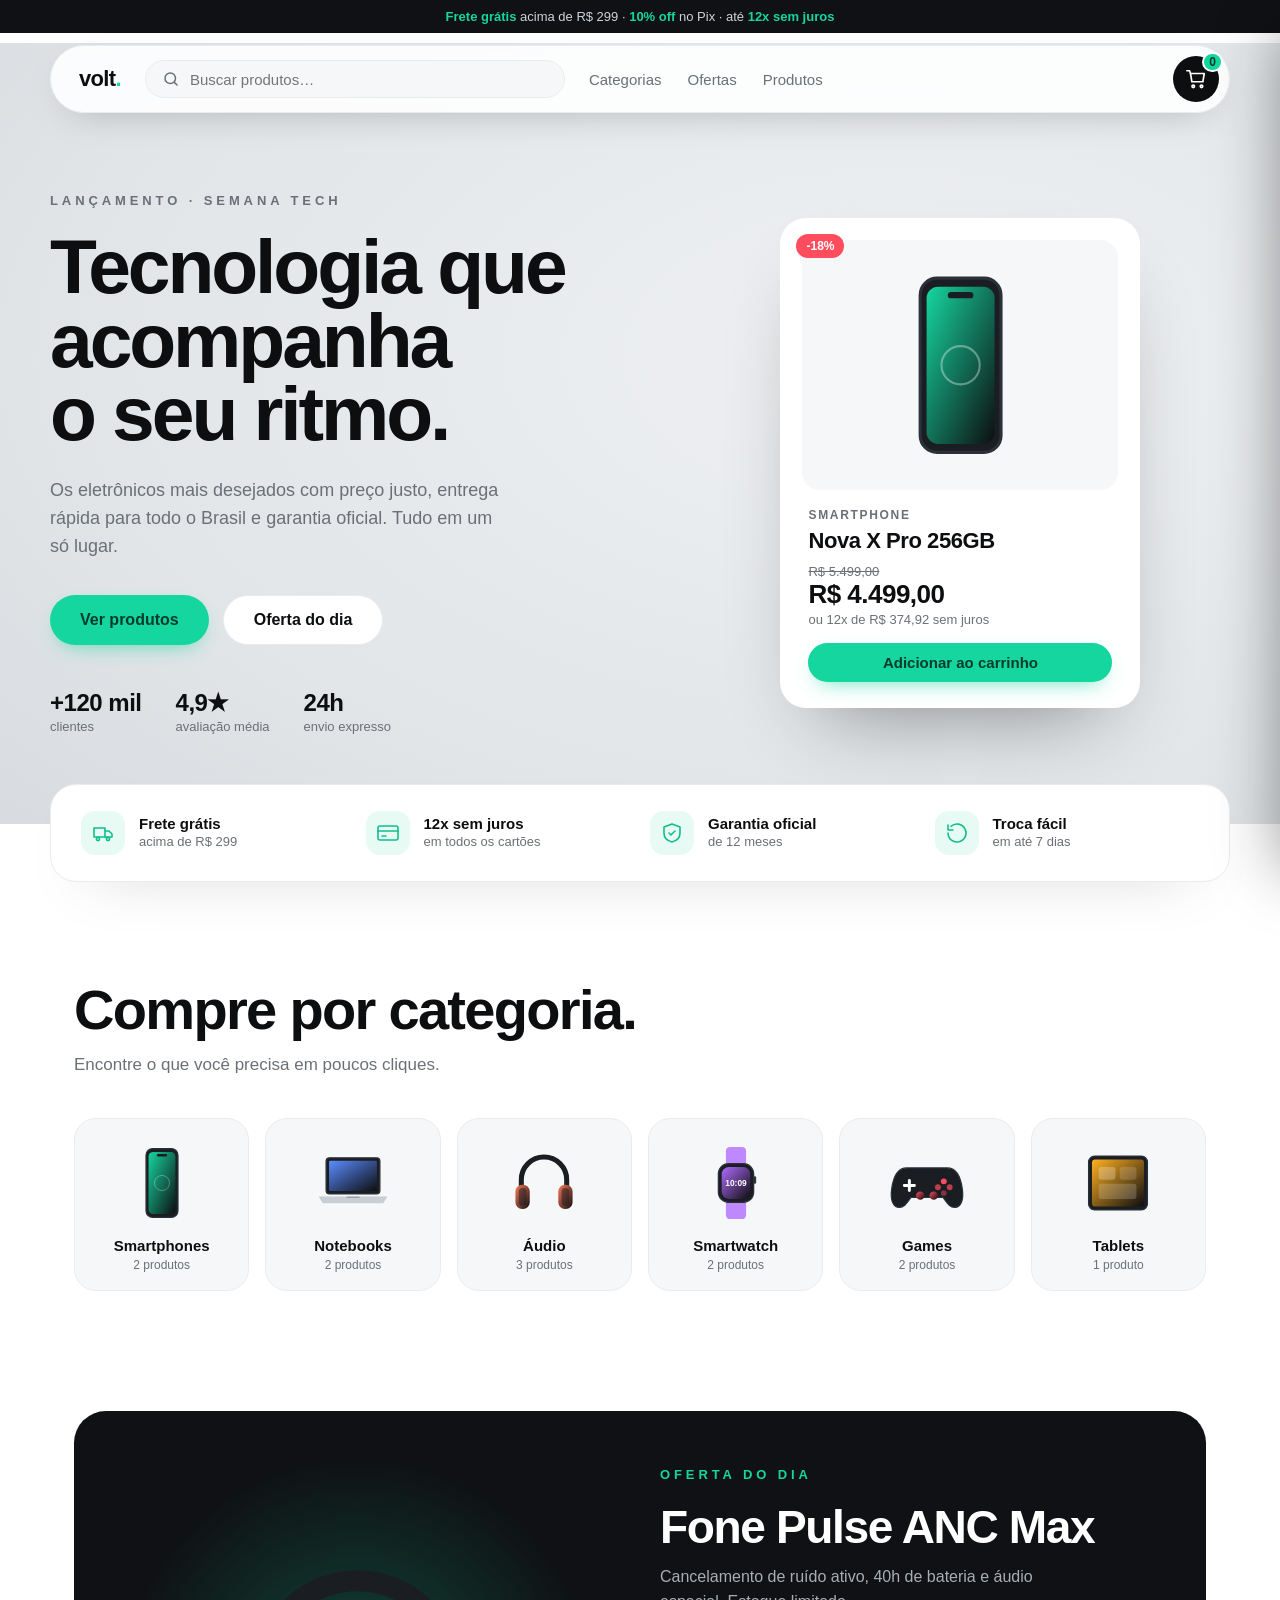
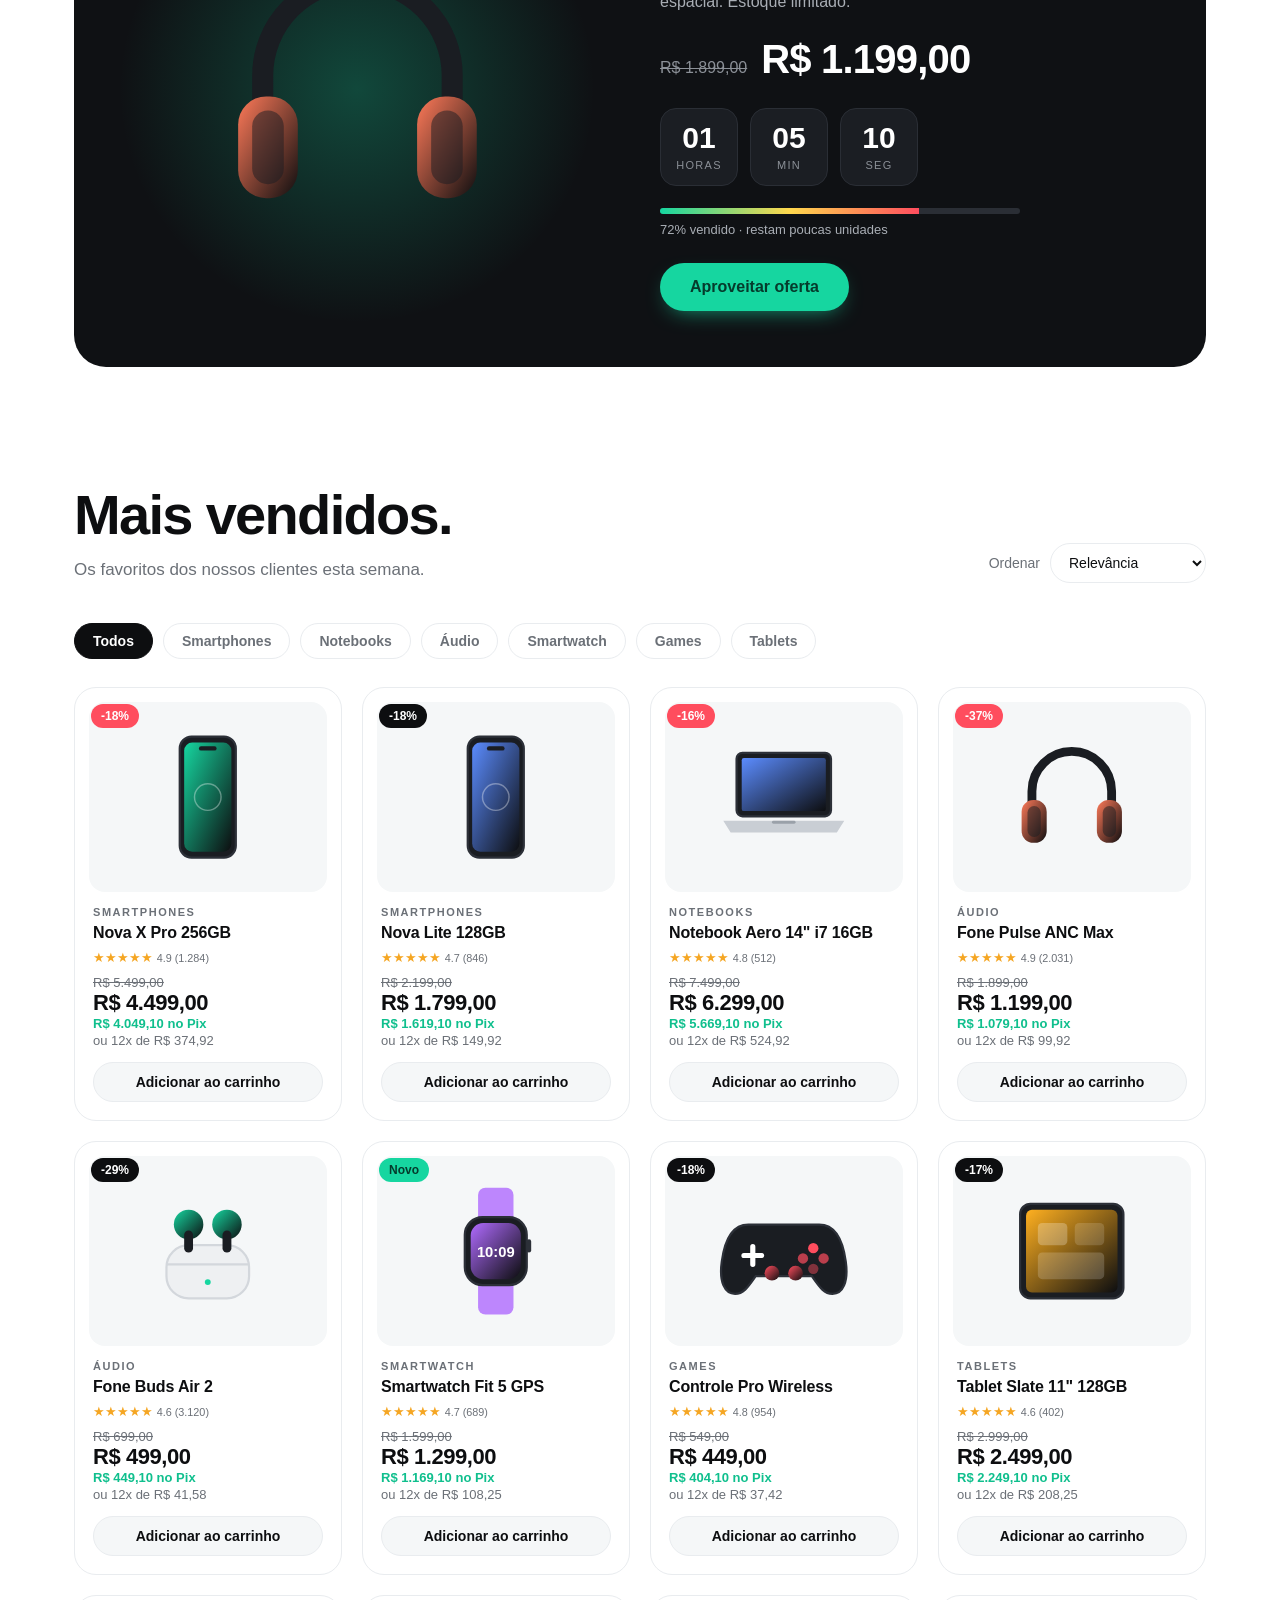
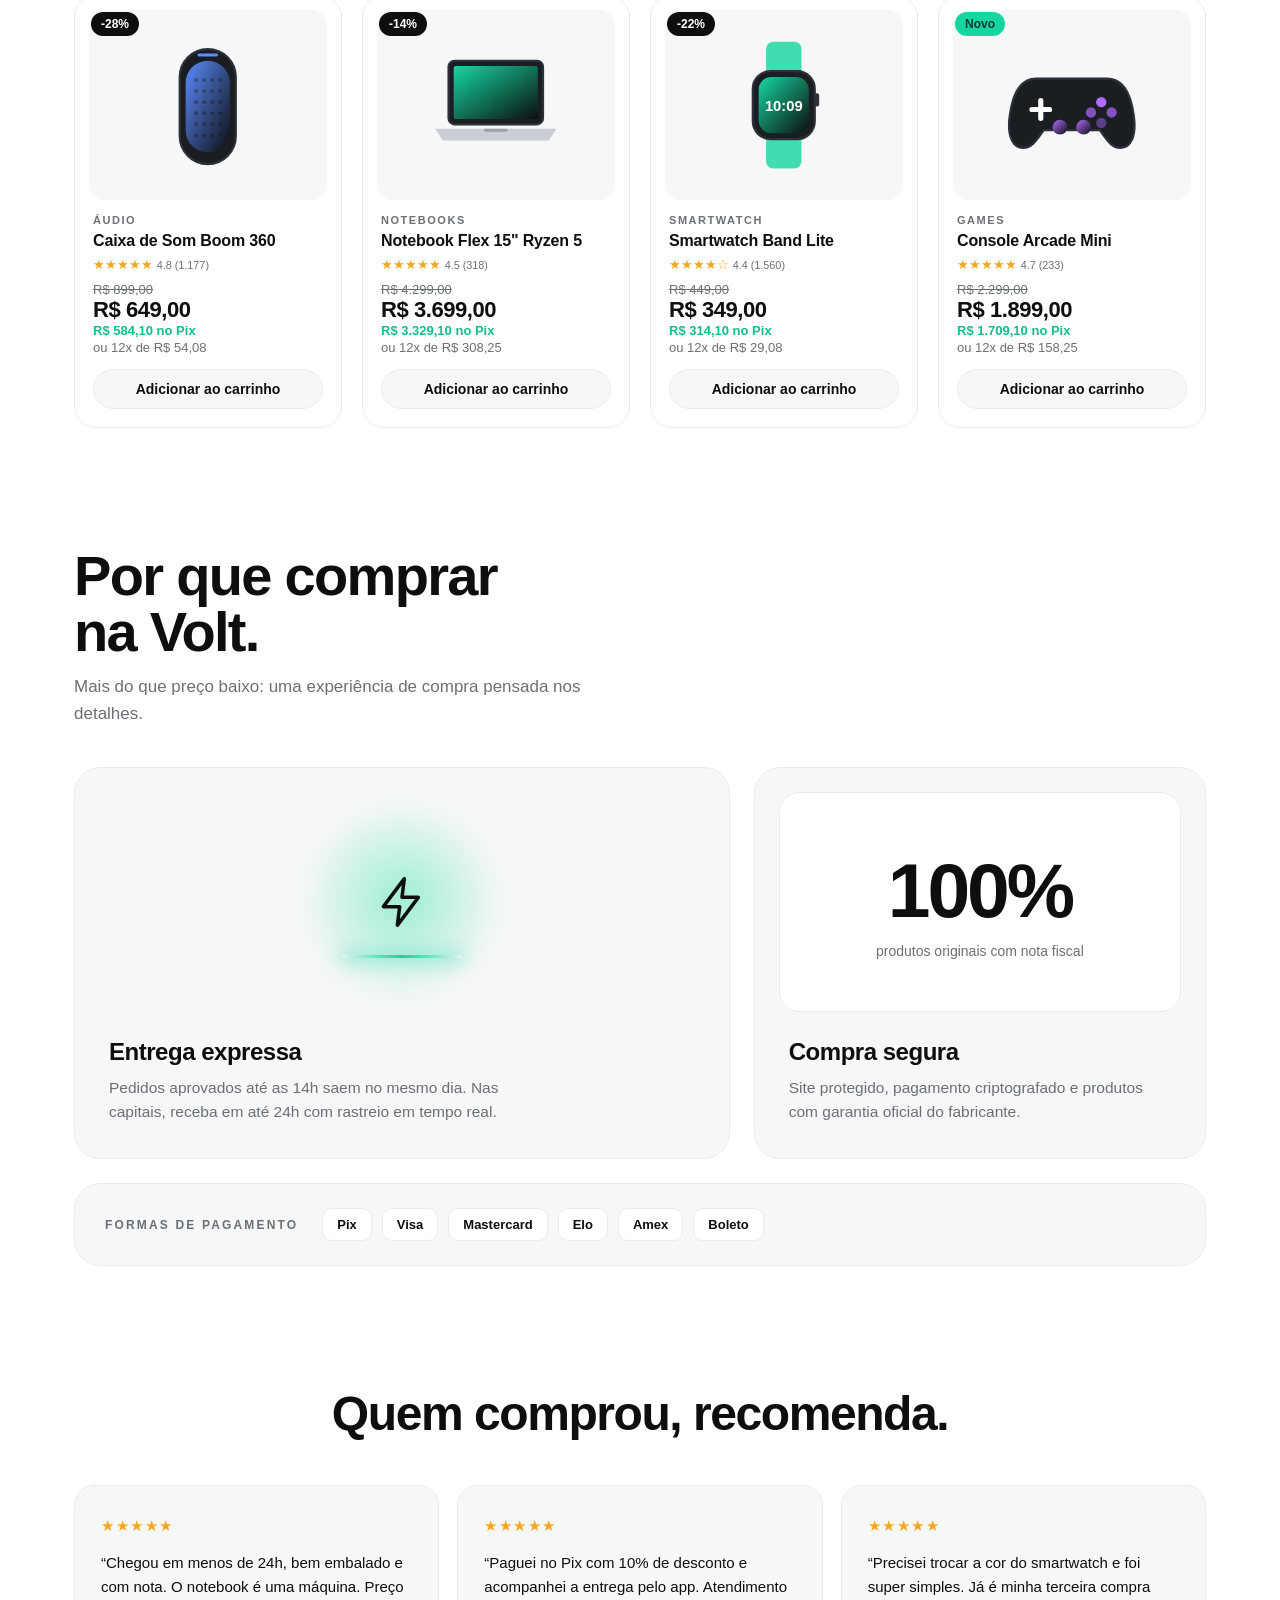
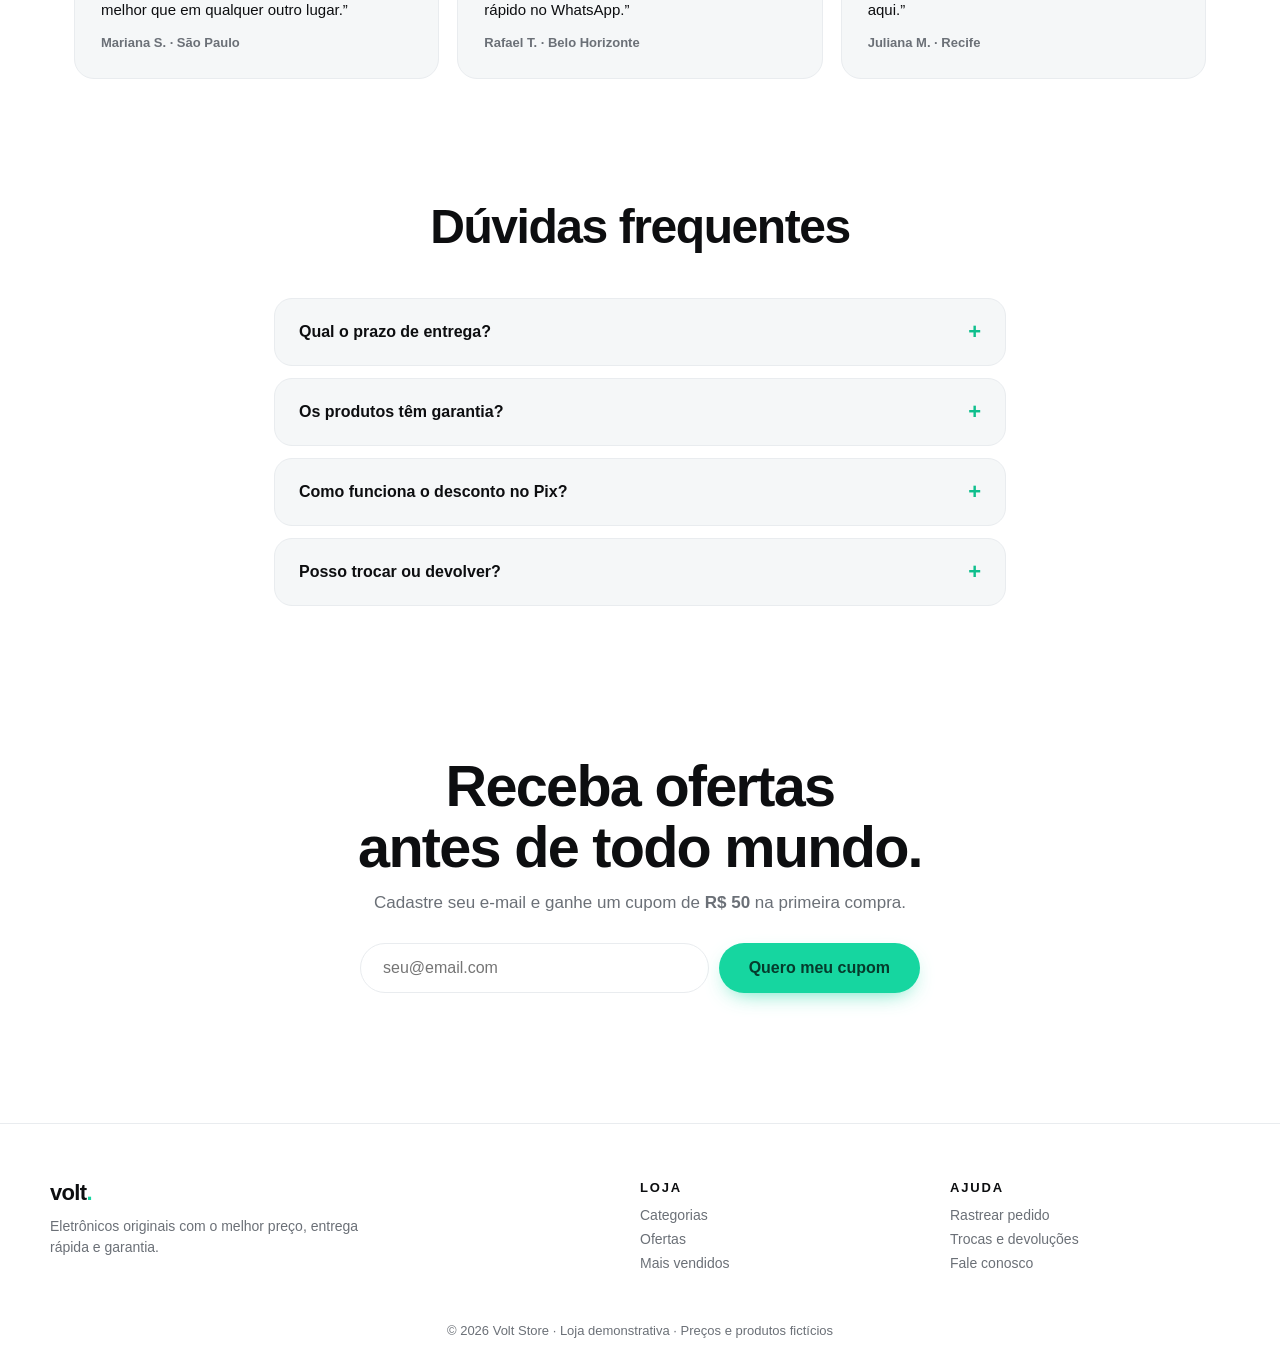
==== eletronicos/index.html @ 0cacf15d "Add Volt Store: landing page de venda de eletrônicos Adapta a landing page do MX Keys S. para uma lo" ====
<!DOCTYPE html>
<html lang="pt-BR">
<head>
  <meta charset="UTF-8" />
  <meta name="viewport" content="width=device-width, initial-scale=1.0" />
  <title>Volt Store — Eletrônicos</title>
  <meta name="description" content="Smartphones, notebooks, áudio, games e acessórios com frete grátis, 12x sem juros e 10% off no Pix." />
  <link rel="stylesheet" href="style.css" />
</head>
<body>

  <!-- TOPBAR -->
  <div class="topbar">
    <p><strong>Frete grátis</strong> acima de R$&nbsp;299 · <strong>10% off</strong> no Pix · até <strong>12x sem juros</strong></p>
  </div>

  <!-- NAV -->
  <header class="nav">
    <div class="nav__bar">
      <a href="#" class="nav__logo">volt<span>.</span></a>

      <form class="search" role="search" onsubmit="return false">
        <svg viewBox="0 0 24 24" fill="none" stroke="currentColor" stroke-width="2" stroke-linecap="round"><circle cx="11" cy="11" r="7"/><path d="m20 20-3.5-3.5"/></svg>
        <input id="search-input" type="search" placeholder="Buscar produtos…" aria-label="Buscar produtos" />
      </form>

      <nav class="nav__links">
        <a href="#categorias">Categorias</a>
        <a href="#ofertas">Ofertas</a>
        <a href="#produtos">Produtos</a>
      </nav>

      <button class="cart-btn" id="cart-open" aria-label="Abrir carrinho">
        <svg viewBox="0 0 24 24" fill="none" stroke="currentColor" stroke-width="1.8" stroke-linecap="round" stroke-linejoin="round"><path d="M6 6h15l-1.5 9h-12z"/><path d="M6 6 5 3H2"/><circle cx="9" cy="20" r="1.4"/><circle cx="18" cy="20" r="1.4"/></svg>
        <span class="cart-btn__count" id="cart-count">0</span>
      </button>
    </div>
  </header>

  <!-- HERO -->
  <section class="hero">
    <div class="hero__grid">
      <div class="hero__text">
        <p class="eyebrow">Lançamento · Semana Tech</p>
        <h1>Tecnologia que<br/>acompanha<br/>o seu ritmo.</h1>
        <p class="lede">
          Os eletrônicos mais desejados com preço justo, entrega rápida
          para todo o Brasil e garantia oficial. Tudo em um só lugar.
        </p>
        <div class="hero__actions">
          <a href="#produtos" class="btn btn--green btn--lg">Ver produtos</a>
          <a href="#ofertas" class="btn btn--ghost btn--lg">Oferta do dia</a>
        </div>
        <ul class="hero__proof">
          <li><strong>+120 mil</strong><span>clientes</span></li>
          <li><strong>4,9★</strong><span>avaliação média</span></li>
          <li><strong>24h</strong><span>envio expresso</span></li>
        </ul>
      </div>

      <div class="hero__showcase">
        <span class="hero__orb"></span>
        <article class="hero-card" id="hero-card">
          <span class="badge badge--hot">-18%</span>
          <div class="hero-card__img" id="hero-card-img"></div>
          <div class="hero-card__body">
            <p class="hero-card__cat">Smartphone</p>
            <h3 id="hero-card-name">Nova X Pro 256GB</h3>
            <p class="price-old">R$&nbsp;5.499,00</p>
            <p class="price">R$&nbsp;4.499,00</p>
            <p class="price-sub">ou 12x de R$&nbsp;374,92 sem juros</p>
            <button class="btn btn--green btn--block" data-add="p1">Adicionar ao carrinho</button>
          </div>
        </article>
      </div>
    </div>
  </section>

  <!-- BENEFITS STRIP -->
  <section class="perks reveal">
    <div class="perk">
      <svg viewBox="0 0 24 24" fill="none" stroke="currentColor" stroke-width="1.6" stroke-linecap="round" stroke-linejoin="round"><path d="M3 7h11v9H3z"/><path d="M14 10h4l3 3v3h-7"/><circle cx="7" cy="18" r="1.6"/><circle cx="17" cy="18" r="1.6"/></svg>
      <div><strong>Frete grátis</strong><span>acima de R$ 299</span></div>
    </div>
    <div class="perk">
      <svg viewBox="0 0 24 24" fill="none" stroke="currentColor" stroke-width="1.6" stroke-linecap="round" stroke-linejoin="round"><rect x="2" y="5" width="20" height="14" rx="2"/><path d="M2 10h20M6 15h4"/></svg>
      <div><strong>12x sem juros</strong><span>em todos os cartões</span></div>
    </div>
    <div class="perk">
      <svg viewBox="0 0 24 24" fill="none" stroke="currentColor" stroke-width="1.6" stroke-linecap="round" stroke-linejoin="round"><path d="M12 3 4 6v6c0 5 3.5 8 8 9 4.5-1 8-4 8-9V6z"/><path d="m9 12 2 2 4-4"/></svg>
      <div><strong>Garantia oficial</strong><span>de 12 meses</span></div>
    </div>
    <div class="perk">
      <svg viewBox="0 0 24 24" fill="none" stroke="currentColor" stroke-width="1.6" stroke-linecap="round" stroke-linejoin="round"><path d="M3 12a9 9 0 1 0 3-6.7"/><path d="M3 4v5h5"/></svg>
      <div><strong>Troca fácil</strong><span>em até 7 dias</span></div>
    </div>
  </section>

  <!-- CATEGORIES -->
  <section id="categorias" class="section reveal">
    <header class="section__head">
      <h2>Compre por categoria.</h2>
      <p>Encontre o que você precisa em poucos cliques.</p>
    </header>
    <div class="cats" id="cats"></div>
  </section>

  <!-- DEAL OF THE DAY -->
  <section id="ofertas" class="section reveal">
    <div class="deal">
      <div class="deal__img" id="deal-img"></div>
      <div class="deal__body">
        <p class="eyebrow eyebrow--light">Oferta do dia</p>
        <h2 id="deal-name">Fone Pulse ANC Max</h2>
        <p class="deal__desc">Cancelamento de ruído ativo, 40h de bateria e áudio espacial. Estoque limitado.</p>
        <div class="deal__prices">
          <span class="price-old price-old--light" id="deal-old">R$&nbsp;1.899,00</span>
          <span class="price price--light" id="deal-price">R$&nbsp;1.199,00</span>
        </div>
        <div class="countdown" id="countdown" aria-label="Tempo restante da oferta">
          <div><span id="cd-h">00</span><small>horas</small></div>
          <div><span id="cd-m">00</span><small>min</small></div>
          <div><span id="cd-s">00</span><small>seg</small></div>
        </div>
        <div class="stock">
          <div class="stock__bar"><span style="width:72%"></span></div>
          <p>72% vendido · restam poucas unidades</p>
        </div>
        <button class="btn btn--green btn--lg" data-add="p4">Aproveitar oferta</button>
      </div>
    </div>
  </section>

  <!-- PRODUCTS -->
  <section id="produtos" class="section reveal">
    <header class="section__head section__head--row">
      <div>
        <h2>Mais vendidos.</h2>
        <p>Os favoritos dos nossos clientes esta semana.</p>
      </div>
      <label class="sort">
        <span>Ordenar</span>
        <select id="sort">
          <option value="relevance">Relevância</option>
          <option value="price-asc">Menor preço</option>
          <option value="price-desc">Maior preço</option>
          <option value="discount">Maior desconto</option>
          <option value="rating">Melhor avaliados</option>
        </select>
      </label>
    </header>

    <div class="chips" id="chips"></div>
    <div class="products" id="products"></div>
    <p class="empty" id="empty" hidden>Nenhum produto encontrado. Tente outra busca.</p>
  </section>

  <!-- WHY US (bento) -->
  <section class="section reveal">
    <header class="section__head">
      <h2>Por que comprar<br/>na Volt.</h2>
      <p>Mais do que preço baixo: uma experiência de compra pensada nos detalhes.</p>
    </header>
    <div class="bento">
      <article class="bento-card bento-card--glow">
        <div class="glow-stage">
          <span class="glow-orb"></span>
          <svg class="glow-icon" viewBox="0 0 24 24" fill="none" stroke="currentColor" stroke-width="1.5" stroke-linecap="round" stroke-linejoin="round"><path d="M13 2 4 14h7l-1 8 9-12h-7z"/></svg>
          <span class="glow-line"></span>
        </div>
        <h3>Entrega expressa</h3>
        <p>Pedidos aprovados até as 14h saem no mesmo dia. Nas capitais,
           receba em até 24h com rastreio em tempo real.</p>
      </article>
      <article class="bento-card">
        <div class="stat-stage">
          <span class="stat__big">100%</span>
          <span class="stat__label">produtos originais com nota fiscal</span>
        </div>
        <h3>Compra segura</h3>
        <p>Site protegido, pagamento criptografado e produtos com garantia oficial do fabricante.</p>
      </article>
    </div>
    <div class="pay">
      <span>Formas de pagamento</span>
      <ul>
        <li>Pix</li><li>Visa</li><li>Mastercard</li><li>Elo</li><li>Amex</li><li>Boleto</li>
      </ul>
    </div>
  </section>

  <!-- TESTIMONIALS -->
  <section class="section reveal">
    <h2 class="section__title">Quem comprou, recomenda.</h2>
    <div class="cards">
      <article class="card">
        <p class="stars">★★★★★</p>
        <p>“Chegou em menos de 24h, bem embalado e com nota. O notebook é uma máquina. Preço melhor que em qualquer outro lugar.”</p>
        <span class="card__who">Mariana S. · São Paulo</span>
      </article>
      <article class="card">
        <p class="stars">★★★★★</p>
        <p>“Paguei no Pix com 10% de desconto e acompanhei a entrega pelo app. Atendimento rápido no WhatsApp.”</p>
        <span class="card__who">Rafael T. · Belo Horizonte</span>
      </article>
      <article class="card">
        <p class="stars">★★★★★</p>
        <p>“Precisei trocar a cor do smartwatch e foi super simples. Já é minha terceira compra aqui.”</p>
        <span class="card__who">Juliana M. · Recife</span>
      </article>
    </div>
  </section>

  <!-- FAQ -->
  <section class="section section--narrow reveal">
    <h2 class="section__title">Dúvidas frequentes</h2>
    <div class="faq">
      <details>
        <summary>Qual o prazo de entrega?</summary>
        <p>Capitais recebem em 1 a 3 dias úteis; demais regiões em até 8 dias úteis. O prazo exato aparece no carrinho após informar o CEP.</p>
      </details>
      <details>
        <summary>Os produtos têm garantia?</summary>
        <p>Sim. Todos os produtos são novos, originais, com nota fiscal e garantia oficial de 12 meses do fabricante.</p>
      </details>
      <details>
        <summary>Como funciona o desconto no Pix?</summary>
        <p>Ao escolher Pix no pagamento, 10% de desconto é aplicado automaticamente sobre o valor dos produtos.</p>
      </details>
      <details>
        <summary>Posso trocar ou devolver?</summary>
        <p>Você tem 7 dias após o recebimento para devolver por arrependimento, com frete de retorno por nossa conta.</p>
      </details>
    </div>
  </section>

  <!-- NEWSLETTER / CTA -->
  <section class="section section--cta reveal">
    <h2>Receba ofertas<br/>antes de todo mundo.</h2>
    <p>Cadastre seu e-mail e ganhe um cupom de <strong>R$&nbsp;50</strong> na primeira compra.</p>
    <form class="newsletter" id="newsletter">
      <input type="email" required placeholder="seu@email.com" aria-label="Seu e-mail" />
      <button class="btn btn--green btn--lg" type="submit">Quero meu cupom</button>
    </form>
  </section>

  <footer class="footer">
    <div class="footer__grid">
      <div>
        <a href="#" class="nav__logo">volt<span>.</span></a>
        <p>Eletrônicos originais com o melhor preço, entrega rápida e garantia.</p>
      </div>
      <div>
        <h4>Loja</h4>
        <a href="#categorias">Categorias</a>
        <a href="#ofertas">Ofertas</a>
        <a href="#produtos">Mais vendidos</a>
      </div>
      <div>
        <h4>Ajuda</h4>
        <a href="#">Rastrear pedido</a>
        <a href="#">Trocas e devoluções</a>
        <a href="#">Fale conosco</a>
      </div>
    </div>
    <p class="footer__legal">© 2026 Volt Store · Loja demonstrativa · Preços e produtos fictícios</p>
  </footer>

  <!-- CART DRAWER -->
  <div class="overlay" id="overlay"></div>
  <aside class="drawer" id="drawer" aria-label="Carrinho" aria-hidden="true">
    <header class="drawer__head">
      <h3>Seu carrinho</h3>
      <button class="icon-btn" id="cart-close" aria-label="Fechar carrinho">✕</button>
    </header>
    <div class="ship">
      <p id="ship-msg">Faltam R$ 299,00 para o frete grátis</p>
      <div class="ship__bar"><span id="ship-bar"></span></div>
    </div>
    <ul class="drawer__items" id="cart-items"></ul>
    <p class="drawer__empty" id="cart-empty">Seu carrinho está vazio.</p>
    <footer class="drawer__foot">
      <div class="row"><span>Subtotal</span><strong id="cart-subtotal">R$ 0,00</strong></div>
      <div class="row row--pix"><span>No Pix (10% off)</span><strong id="cart-pix">R$ 0,00</strong></div>
      <p class="drawer__inst" id="cart-inst">ou até 12x sem juros</p>
      <button class="btn btn--green btn--lg btn--block" id="checkout">Finalizar compra</button>
    </footer>
  </aside>

  <div class="toast" id="toast" role="status" aria-live="polite"></div>

  <script src="script.js"></script>
</body>
</html>
---- eletronicos/style.css ----
:root{
  --bg:        #ffffff;
  --bg-soft:   #f5f7f8;
  --ink:       #0d0e10;
  --ink-soft:  #6b7077;
  --line:      #e9ecef;
  --green:     #16d6a0;
  --green-deep:#0fbf8d;
  --green-tint:#e7faf3;
  --red:       #ff4d5e;
  --dark:      #0f1114;
  --maxw: 1180px;
  --radius: 26px;
}

*{ margin:0; padding:0; box-sizing:border-box; }
html{ scroll-behavior:smooth; overflow-x:clip; }
body{
  font-family:-apple-system,BlinkMacSystemFont,"Segoe UI",Inter,Roboto,Helvetica,Arial,sans-serif;
  color:var(--ink);
  background:var(--bg);
  -webkit-font-smoothing:antialiased;
  overflow-x:clip;
}
body.no-scroll{ overflow:hidden; }
button{ font:inherit; cursor:pointer; border:0; background:none; color:inherit; }
a{ color:inherit; }

/* ============ BUTTONS ============ */
.btn{
  display:inline-flex; align-items:center; justify-content:center;
  font-weight:600; font-size:15px; text-decoration:none;
  border-radius:100px; padding:11px 22px;
  transition:transform .2s ease, box-shadow .2s ease, background .2s ease, color .2s ease;
  white-space:nowrap;
}
.btn--green{
  background:var(--green); color:#053b2c;
  box-shadow:0 8px 22px -10px rgba(22,214,160,.8);
}
.btn--green:hover{ background:var(--green-deep); transform:translateY(-2px); }
.btn--ghost{ background:#fff; color:var(--ink); border:1.5px solid var(--line); }
.btn--ghost:hover{ border-color:var(--ink); transform:translateY(-2px); }
.btn--lg{ padding:15px 30px; font-size:16px; }
.btn--block{ width:100%; }

/* ============ TOPBAR ============ */
.topbar{
  background:var(--dark); color:#cfd3d8;
  font-size:13px; text-align:center; padding:9px 16px;
}
.topbar strong{ color:var(--green); font-weight:600; }

/* ============ NAV ============ */
.nav{
  position:sticky; top:12px; z-index:50;
  display:flex; justify-content:center; padding:0 20px; margin-top:12px;
}
.nav__bar{
  width:100%; max-width:var(--maxw);
  display:flex; align-items:center; gap:24px;
  background:rgba(255,255,255,.88);
  backdrop-filter:saturate(180%) blur(14px);
  border:1px solid var(--line);
  border-radius:100px;
  padding:10px 10px 10px 28px;
  box-shadow:0 12px 40px -22px rgba(0,0,0,.4);
}
.nav__logo{ font-weight:800; font-size:22px; letter-spacing:-.03em; text-decoration:none; }
.nav__logo span{ color:var(--green); }
.nav__links{ display:flex; gap:26px; }
.nav__links a{ color:var(--ink-soft); text-decoration:none; font-size:15px; font-weight:500; }
.nav__links a:hover{ color:var(--ink); }

.search{
  flex:1; display:flex; align-items:center; gap:10px;
  background:var(--bg-soft); border:1px solid var(--line);
  border-radius:100px; padding:9px 16px; max-width:420px;
}
.search svg{ width:18px; height:18px; color:var(--ink-soft); flex:none; }
.search input{ border:0; background:none; outline:none; font:inherit; font-size:15px; width:100%; color:var(--ink); }
.search:focus-within{ border-color:var(--green); background:#fff; }

.cart-btn{
  position:relative; margin-left:auto;
  width:46px; height:46px; border-radius:50%;
  background:var(--ink); color:#fff;
  display:grid; place-items:center; transition:transform .2s ease;
}
.cart-btn:hover{ transform:scale(1.06); }
.cart-btn svg{ width:22px; height:22px; }
.cart-btn__count{
  position:absolute; top:-4px; right:-4px;
  min-width:20px; height:20px; padding:0 5px; border-radius:10px;
  background:var(--green); color:#053b2c; font-size:12px; font-weight:700;
  display:grid; place-items:center; border:2px solid #fff;
}
.cart-btn.bump{ animation:bump .4s ease; }
@keyframes bump{ 40%{ transform:scale(1.2); } }

/* ============ HERO ============ */
.hero{
  margin-top:-70px; padding:150px 24px 90px;
  background:radial-gradient(130% 120% at 70% 40%, #eef0f2 0%, #e2e5e8 50%, #ccd0d4 100%);
}
.hero__grid{
  max-width:var(--maxw); margin:0 auto;
  display:grid; grid-template-columns:1.1fr 1fr; gap:48px; align-items:center;
}
.eyebrow{
  text-transform:uppercase; letter-spacing:.3em;
  font-size:13px; color:var(--ink-soft); font-weight:600; margin-bottom:22px;
}
.eyebrow--light{ color:var(--green); }
.hero__text h1{
  font-size:clamp(44px,6vw,86px);
  line-height:.96; font-weight:800; letter-spacing:-.04em;
}
.lede{ margin-top:26px; font-size:18px; line-height:1.55; color:var(--ink-soft); max-width:460px; }
.hero__actions{ margin-top:34px; display:flex; gap:14px; flex-wrap:wrap; }
.hero__proof{ list-style:none; display:flex; gap:34px; margin-top:44px; flex-wrap:wrap; }
.hero__proof li{ display:flex; flex-direction:column; gap:2px; }
.hero__proof strong{ font-size:24px; letter-spacing:-.02em; }
.hero__proof span{ font-size:13px; color:var(--ink-soft); }

.hero__showcase{ position:relative; display:flex; justify-content:center; }
.hero__orb{
  position:absolute; width:420px; height:420px; border-radius:50%; top:50%; left:50%;
  transform:translate(-50%,-50%);
  background:radial-gradient(circle, rgba(22,214,160,.35), transparent 62%);
  filter:blur(10px);
}
.hero-card{
  position:relative; width:100%; max-width:360px;
  background:#fff; border-radius:var(--radius); padding:22px;
  box-shadow:0 40px 80px -40px rgba(0,0,0,.45);
  animation:float 6s ease-in-out infinite;
}
@keyframes float{ 50%{ transform:translateY(-12px); } }
.hero-card__img{
  height:250px; border-radius:18px; background:var(--bg-soft);
  display:grid; place-items:center;
}
.hero-card__img svg{ width:70%; height:85%; }
.hero-card__body{ padding:18px 6px 4px; }
.hero-card__cat{ font-size:12px; letter-spacing:.14em; text-transform:uppercase; color:var(--ink-soft); font-weight:600; }
.hero-card h3{ font-size:22px; letter-spacing:-.02em; margin:6px 0 10px; }
.hero-card .btn{ margin-top:16px; }

/* ============ PRICES / BADGES ============ */
.price-old{ font-size:13px; color:var(--ink-soft); text-decoration:line-through; }
.price{ font-size:26px; font-weight:800; letter-spacing:-.02em; }
.price-sub{ font-size:13px; color:var(--ink-soft); margin-top:2px; }
.price-pix{ font-size:13px; color:var(--green-deep); font-weight:600; }
.price--light{ color:#fff; font-size:40px; }
.price-old--light{ color:#8b9097; font-size:16px; }

.badge{
  position:absolute; top:16px; left:16px; z-index:2;
  font-size:12px; font-weight:700; padding:5px 10px; border-radius:100px;
  background:var(--ink); color:#fff;
}
.badge--hot{ background:var(--red); }
.badge--new{ background:var(--green); color:#053b2c; }

/* ============ PERKS ============ */
.perks{
  max-width:var(--maxw); margin:-40px auto 0; position:relative; z-index:2;
  background:#fff; border:1px solid var(--line); border-radius:var(--radius);
  box-shadow:0 24px 60px -40px rgba(0,0,0,.35);
  padding:26px 30px;
  display:grid; grid-template-columns:repeat(4,1fr); gap:20px;
}
.perks.reveal{ margin-left:auto; margin-right:auto; width:calc(100% - 48px); }
.perk{ display:flex; align-items:center; gap:14px; }
.perk svg{
  width:44px; height:44px; padding:10px; flex:none;
  border-radius:14px; background:var(--green-tint); color:var(--green-deep);
}
.perk strong{ display:block; font-size:15px; }
.perk span{ font-size:13px; color:var(--ink-soft); }

/* ============ SECTIONS ============ */
.section{ padding:100px 24px 20px; max-width:var(--maxw); margin:0 auto; }
.section--narrow{ max-width:780px; }
.section__head{ margin-bottom:40px; }
.section__head h2{
  font-size:clamp(34px,4.4vw,56px); font-weight:800;
  letter-spacing:-.03em; line-height:1; margin-bottom:14px;
}
.section__head p{ font-size:17px; color:var(--ink-soft); line-height:1.55; max-width:520px; }
.section__head--row{ display:flex; justify-content:space-between; align-items:flex-end; gap:20px; flex-wrap:wrap; }
.section__title{
  font-size:clamp(30px,4vw,48px); font-weight:800;
  letter-spacing:-.03em; margin-bottom:44px; text-align:center;
}

/* ============ CATEGORIES ============ */
.cats{ display:grid; grid-template-columns:repeat(6,1fr); gap:16px; }
.cat{
  background:var(--bg-soft); border:1px solid var(--line); border-radius:22px;
  padding:22px 12px 18px; text-align:center; text-decoration:none;
  display:flex; flex-direction:column; align-items:center; gap:12px;
  transition:transform .25s ease, box-shadow .25s ease, border-color .25s ease;
}
.cat:hover{ transform:translateY(-4px); border-color:var(--green); box-shadow:0 24px 50px -34px rgba(0,0,0,.4); }
.cat__img{ width:84px; height:84px; display:grid; place-items:center; }
.cat__img svg{ width:100%; height:100%; }
.cat strong{ font-size:15px; }
.cat span{ font-size:12px; color:var(--ink-soft); margin-top:-8px; }

/* ============ DEAL ============ */
.deal{
  background:var(--dark); color:#fff; border-radius:32px; overflow:hidden;
  display:grid; grid-template-columns:1fr 1fr; align-items:center;
}
.deal__img{
  height:100%; min-height:420px; display:grid; place-items:center;
  background:radial-gradient(60% 60% at 50% 50%, rgba(22,214,160,.28), transparent 70%);
}
.deal__img svg{ width:62%; max-height:360px; }
.deal__body{ padding:56px 56px 56px 20px; }
.deal__body h2{ font-size:clamp(32px,3.6vw,48px); letter-spacing:-.03em; line-height:1.02; }
.deal__desc{ color:#a9aeb5; margin:14px 0 22px; line-height:1.55; max-width:420px; }
.deal__prices{ display:flex; align-items:baseline; gap:14px; }
.countdown{ display:flex; gap:12px; margin:26px 0 22px; }
.countdown div{
  background:#1b1e23; border:1px solid #2a2e35; border-radius:16px;
  width:78px; padding:12px 0; text-align:center;
}
.countdown span{ display:block; font-size:30px; font-weight:800; font-variant-numeric:tabular-nums; }
.countdown small{ font-size:11px; color:#8b9097; text-transform:uppercase; letter-spacing:.12em; }
.stock{ margin-bottom:26px; max-width:360px; }
.stock__bar{ height:6px; border-radius:6px; background:#2a2e35; overflow:hidden; }
.stock__bar span{ display:block; height:100%; background:linear-gradient(90deg,var(--green),#ffd84d,var(--red)); }
.stock p{ font-size:13px; color:#a9aeb5; margin-top:8px; }

/* ============ PRODUCTS ============ */
.sort{ display:flex; align-items:center; gap:10px; font-size:14px; color:var(--ink-soft); }
.sort select{
  font:inherit; font-size:14px; color:var(--ink);
  padding:10px 14px; border-radius:100px; border:1.5px solid var(--line); background:#fff;
}
.chips{ display:flex; gap:10px; flex-wrap:wrap; margin-bottom:28px; }
.chip{
  padding:9px 18px; border-radius:100px; font-size:14px; font-weight:600;
  border:1.5px solid var(--line); background:#fff; color:var(--ink-soft);
  transition:all .2s ease;
}
.chip:hover{ border-color:var(--ink); color:var(--ink); }
.chip.is-active{ background:var(--ink); border-color:var(--ink); color:#fff; }

.products{ display:grid; grid-template-columns:repeat(4,1fr); gap:20px; }
.product{
  position:relative; display:flex; flex-direction:column;
  background:#fff; border:1px solid var(--line); border-radius:22px; padding:14px;
  transition:transform .25s ease, box-shadow .25s ease;
}
.product:hover{ transform:translateY(-4px); box-shadow:0 30px 60px -38px rgba(0,0,0,.45); }
.product__img{
  height:190px; border-radius:16px; background:var(--bg-soft);
  display:grid; place-items:center; margin-bottom:14px;
}
.product__img svg{ width:62%; height:78%; transition:transform .35s ease; }
.product:hover .product__img svg{ transform:scale(1.06) rotate(-2deg); }
.product__body{ display:flex; flex-direction:column; flex:1; padding:0 4px 4px; }
.product__cat{ font-size:11px; letter-spacing:.14em; text-transform:uppercase; color:var(--ink-soft); font-weight:600; }
.product h3{ font-size:16px; letter-spacing:-.01em; margin:5px 0 6px; line-height:1.3; }
.rating{ font-size:13px; color:#f5a623; margin-bottom:10px; }
.rating small{ color:var(--ink-soft); }
.product .price{ font-size:22px; }
.product__foot{ margin-top:auto; padding-top:14px; }
.add-btn{
  width:100%; padding:11px; border-radius:100px; font-weight:600; font-size:14px;
  background:var(--bg-soft); border:1.5px solid var(--line);
  transition:all .2s ease;
}
.add-btn:hover{ background:var(--green); border-color:var(--green); color:#053b2c; }
.add-btn.is-added{ background:var(--ink); border-color:var(--ink); color:#fff; }
.empty{ text-align:center; color:var(--ink-soft); padding:40px 0; }

/* ============ BENTO ============ */
.bento{ display:grid; grid-template-columns:1.45fr 1fr; gap:24px; }
.bento-card{
  background:var(--bg-soft); border:1px solid var(--line);
  border-radius:var(--radius); padding:34px; overflow:hidden;
}
.bento-card h3{ font-size:24px; font-weight:700; letter-spacing:-.02em; margin-bottom:10px; }
.bento-card p{ font-size:15.5px; line-height:1.55; color:var(--ink-soft); max-width:440px; }
.glow-stage{
  position:relative; height:220px; margin:-10px -10px 26px;
  border-radius:20px; display:flex; align-items:center; justify-content:center;
  background:radial-gradient(120px 120px at 50% 46%, var(--green-tint), transparent 70%);
}
.glow-orb{
  position:absolute; width:230px; height:230px; border-radius:50%;
  background:radial-gradient(circle, rgba(22,214,160,.35), transparent 62%);
  filter:blur(8px);
}
.glow-icon{ position:relative; width:56px; height:56px; color:var(--ink); }
.glow-line{
  position:absolute; bottom:54px; width:120px; height:3px; border-radius:3px;
  background:linear-gradient(90deg,transparent,var(--green),transparent);
  box-shadow:0 0 18px 2px rgba(22,214,160,.6);
}
.stat-stage{
  height:220px; margin:-10px -10px 26px; border-radius:20px;
  background:#fff; border:1px solid var(--line);
  display:flex; flex-direction:column; align-items:center; justify-content:center; gap:8px; text-align:center; padding:20px;
}
.stat__big{ font-size:clamp(52px,6vw,78px); font-weight:800; letter-spacing:-.04em; }
.stat__label{ font-size:14px; color:var(--ink-soft); }

.pay{
  margin-top:24px; background:var(--bg-soft); border:1px solid var(--line); border-radius:var(--radius);
  padding:24px 30px; display:flex; align-items:center; gap:24px; flex-wrap:wrap;
}
.pay > span{ font-size:12px; letter-spacing:.18em; text-transform:uppercase; font-weight:600; color:var(--ink-soft); }
.pay ul{ list-style:none; display:flex; gap:10px; flex-wrap:wrap; }
.pay li{
  font-size:13px; font-weight:700; padding:8px 14px; border-radius:10px;
  background:#fff; border:1px solid var(--line);
}

/* ============ TESTIMONIALS ============ */
.cards{ display:grid; grid-template-columns:repeat(auto-fit,minmax(260px,1fr)); gap:18px; }
.card{
  background:var(--bg-soft); border:1px solid var(--line);
  border-radius:20px; padding:28px 26px; display:flex; flex-direction:column; gap:14px;
  transition:transform .25s ease, box-shadow .25s ease;
}
.card:hover{ transform:translateY(-4px); box-shadow:0 24px 50px -34px rgba(0,0,0,.4); }
.card p{ font-size:15px; line-height:1.55; }
.stars{ color:#f5a623; letter-spacing:.1em; }
.card__who{ font-size:13px; color:var(--ink-soft); font-weight:600; margin-top:auto; }

/* ============ FAQ ============ */
.faq{ display:flex; flex-direction:column; gap:12px; }
.faq details{
  border:1px solid var(--line); border-radius:18px; background:var(--bg-soft);
  padding:20px 24px;
}
.faq summary{
  cursor:pointer; font-weight:600; font-size:16px; list-style:none;
  display:flex; justify-content:space-between; align-items:center; gap:16px;
}
.faq summary::-webkit-details-marker{ display:none; }
.faq summary::after{ content:"+"; font-size:22px; color:var(--green-deep); transition:transform .2s ease; }
.faq details[open] summary::after{ transform:rotate(45deg); }
.faq details p{ margin-top:12px; color:var(--ink-soft); line-height:1.55; font-size:15px; }

/* ============ CTA ============ */
.section--cta{ text-align:center; padding:130px 24px; }
.section--cta h2{
  font-size:clamp(32px,4.5vw,60px); font-weight:800;
  letter-spacing:-.03em; line-height:1.05; margin-bottom:16px;
}
.section--cta p{ color:var(--ink-soft); font-size:17px; margin-bottom:30px; }
.newsletter{ display:flex; gap:10px; justify-content:center; flex-wrap:wrap; max-width:560px; margin:0 auto; }
.newsletter input{
  flex:1; min-width:220px; font:inherit; font-size:16px;
  padding:15px 22px; border-radius:100px; border:1.5px solid var(--line); outline:none;
}
.newsletter input:focus{ border-color:var(--green); }

/* ============ FOOTER ============ */
.footer{ border-top:1px solid var(--line); padding:56px 24px 30px; }
.footer__grid{
  max-width:var(--maxw); margin:0 auto;
  display:grid; grid-template-columns:2fr 1fr 1fr; gap:30px;
}
.footer__grid p{ color:var(--ink-soft); font-size:14px; margin-top:10px; max-width:320px; line-height:1.5; }
.footer h4{ font-size:13px; letter-spacing:.14em; text-transform:uppercase; margin-bottom:12px; }
.footer__grid a:not(.nav__logo){ display:block; color:var(--ink-soft); text-decoration:none; font-size:14px; margin-bottom:8px; }
.footer__grid a:not(.nav__logo):hover{ color:var(--ink); }
.footer__legal{ text-align:center; color:var(--ink-soft); font-size:13px; margin-top:44px; }

/* ============ CART DRAWER ============ */
.overlay{
  position:fixed; inset:0; z-index:90; background:rgba(13,14,16,.45);
  opacity:0; pointer-events:none; transition:opacity .3s ease;
}
.drawer{
  position:fixed; top:0; right:0; bottom:0; z-index:100;
  width:min(420px,100%); background:#fff;
  display:flex; flex-direction:column;
  transform:translateX(100%); transition:transform .35s cubic-bezier(.2,.8,.2,1);
  box-shadow:-30px 0 60px -30px rgba(0,0,0,.4);
}
.cart-open .overlay{ opacity:1; pointer-events:auto; }
.cart-open .drawer{ transform:none; }
.drawer__head{ display:flex; justify-content:space-between; align-items:center; padding:24px 24px 16px; }
.drawer__head h3{ font-size:22px; letter-spacing:-.02em; }
.icon-btn{ width:38px; height:38px; border-radius:50%; background:var(--bg-soft); font-size:15px; }
.icon-btn:hover{ background:var(--line); }
.ship{ margin:0 24px 8px; padding:14px 16px; border-radius:14px; background:var(--green-tint); }
.ship p{ font-size:13px; font-weight:600; color:#0b6e52; margin-bottom:8px; }
.ship__bar{ height:6px; border-radius:6px; background:#fff; overflow:hidden; }
.ship__bar span{ display:block; height:100%; width:0; background:var(--green); transition:width .3s ease; }
.drawer__items{ list-style:none; flex:1; overflow-y:auto; padding:8px 24px; }
.drawer__empty{ flex:1; text-align:center; color:var(--ink-soft); padding-top:60px; }
.item{ display:grid; grid-template-columns:64px 1fr auto; gap:14px; align-items:center; padding:14px 0; border-bottom:1px solid var(--line); }
.item__img{ width:64px; height:64px; border-radius:12px; background:var(--bg-soft); display:grid; place-items:center; }
.item__img svg{ width:70%; height:70%; }
.item h4{ font-size:14px; line-height:1.3; }
.item__price{ font-size:14px; font-weight:700; margin-top:4px; }
.qty{ display:flex; align-items:center; gap:8px; margin-top:8px; }
.qty button{ width:26px; height:26px; border-radius:50%; background:var(--bg-soft); border:1px solid var(--line); font-weight:700; }
.qty span{ min-width:18px; text-align:center; font-size:14px; font-weight:600; }
.item__remove{ font-size:12px; color:var(--ink-soft); text-decoration:underline; align-self:start; }
.drawer__foot{ padding:18px 24px 24px; border-top:1px solid var(--line); }
.row{ display:flex; justify-content:space-between; font-size:15px; margin-bottom:6px; }
.row--pix strong{ color:var(--green-deep); }
.drawer__inst{ font-size:13px; color:var(--ink-soft); margin-bottom:16px; }

/* ============ TOAST ============ */
.toast{
  position:fixed; left:50%; top:24px; z-index:120;
  max-width:calc(100% - 32px); text-align:center;
  transform:translate(-50%,-20px); opacity:0; pointer-events:none;
  background:var(--ink); color:#fff; font-size:14px; font-weight:600;
  padding:13px 22px; border-radius:100px; transition:all .3s ease;
  box-shadow:0 20px 40px -20px rgba(0,0,0,.5);
}
.toast.is-on{ opacity:1; transform:translate(-50%,0); }

/* ============ REVEAL ON SCROLL ============ */
.reveal{ opacity:0; transform:translateY(30px); transition:opacity .7s ease, transform .7s ease; }
.reveal.is-in{ opacity:1; transform:none; }
@media (prefers-reduced-motion:reduce){
  .reveal{ opacity:1; transform:none; transition:none; }
  .hero-card{ animation:none; }
}

/* ============ RESPONSIVE ============ */
@media (max-width:1024px){
  .products{ grid-template-columns:repeat(3,1fr); }
  .cats{ grid-template-columns:repeat(3,1fr); }
  .perks{ grid-template-columns:repeat(2,1fr); }
}
@media (max-width:900px){
  .nav__links{ display:none; }
  .nav__bar{ gap:14px; padding-left:22px; }
  .hero{ padding-top:130px; }
  .hero__grid{ grid-template-columns:1fr; text-align:center; }
  .lede{ margin-left:auto; margin-right:auto; }
  .hero__actions, .hero__proof{ justify-content:center; }
  .deal{ grid-template-columns:1fr; }
  .deal__img{ min-height:280px; }
  .deal__body{ padding:10px 28px 40px; }
  .bento{ grid-template-columns:1fr; }
  .products{ grid-template-columns:repeat(2,1fr); }
  .footer__grid{ grid-template-columns:1fr 1fr; }
  .footer__grid > div:first-child{ grid-column:1 / -1; }
}
@media (max-width:560px){
  .nav{ padding:0 12px; }
  .nav__logo{ font-size:20px; }
  .search{ padding:8px 12px; }
  .cats{ grid-template-columns:repeat(2,1fr); }
  .perks{ grid-template-columns:1fr; width:calc(100% - 32px); padding:22px; }
  .products{ grid-template-columns:1fr 1fr; gap:12px; }
  .product{ padding:10px; }
  .product__img{ height:140px; }
  .product .price{ font-size:18px; }
  .section{ padding:80px 16px 10px; }
  .countdown div{ width:68px; }
}
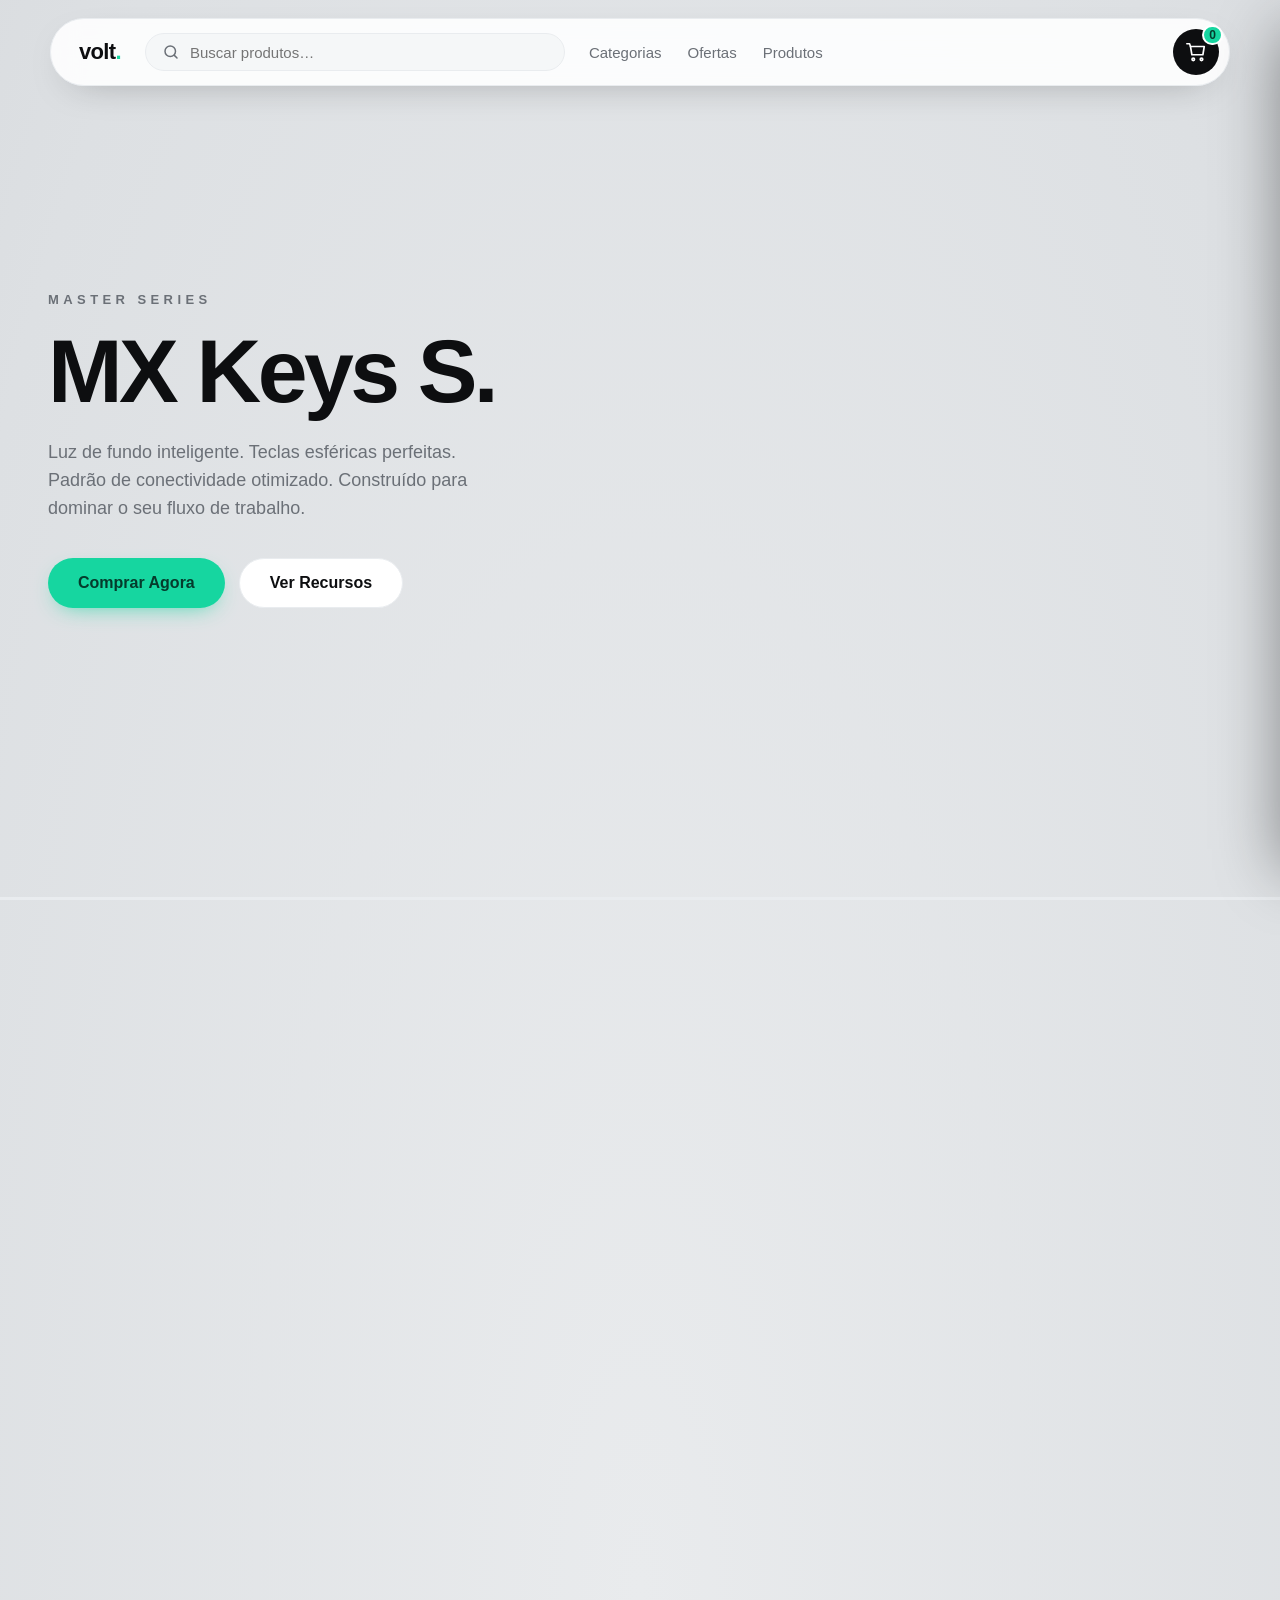
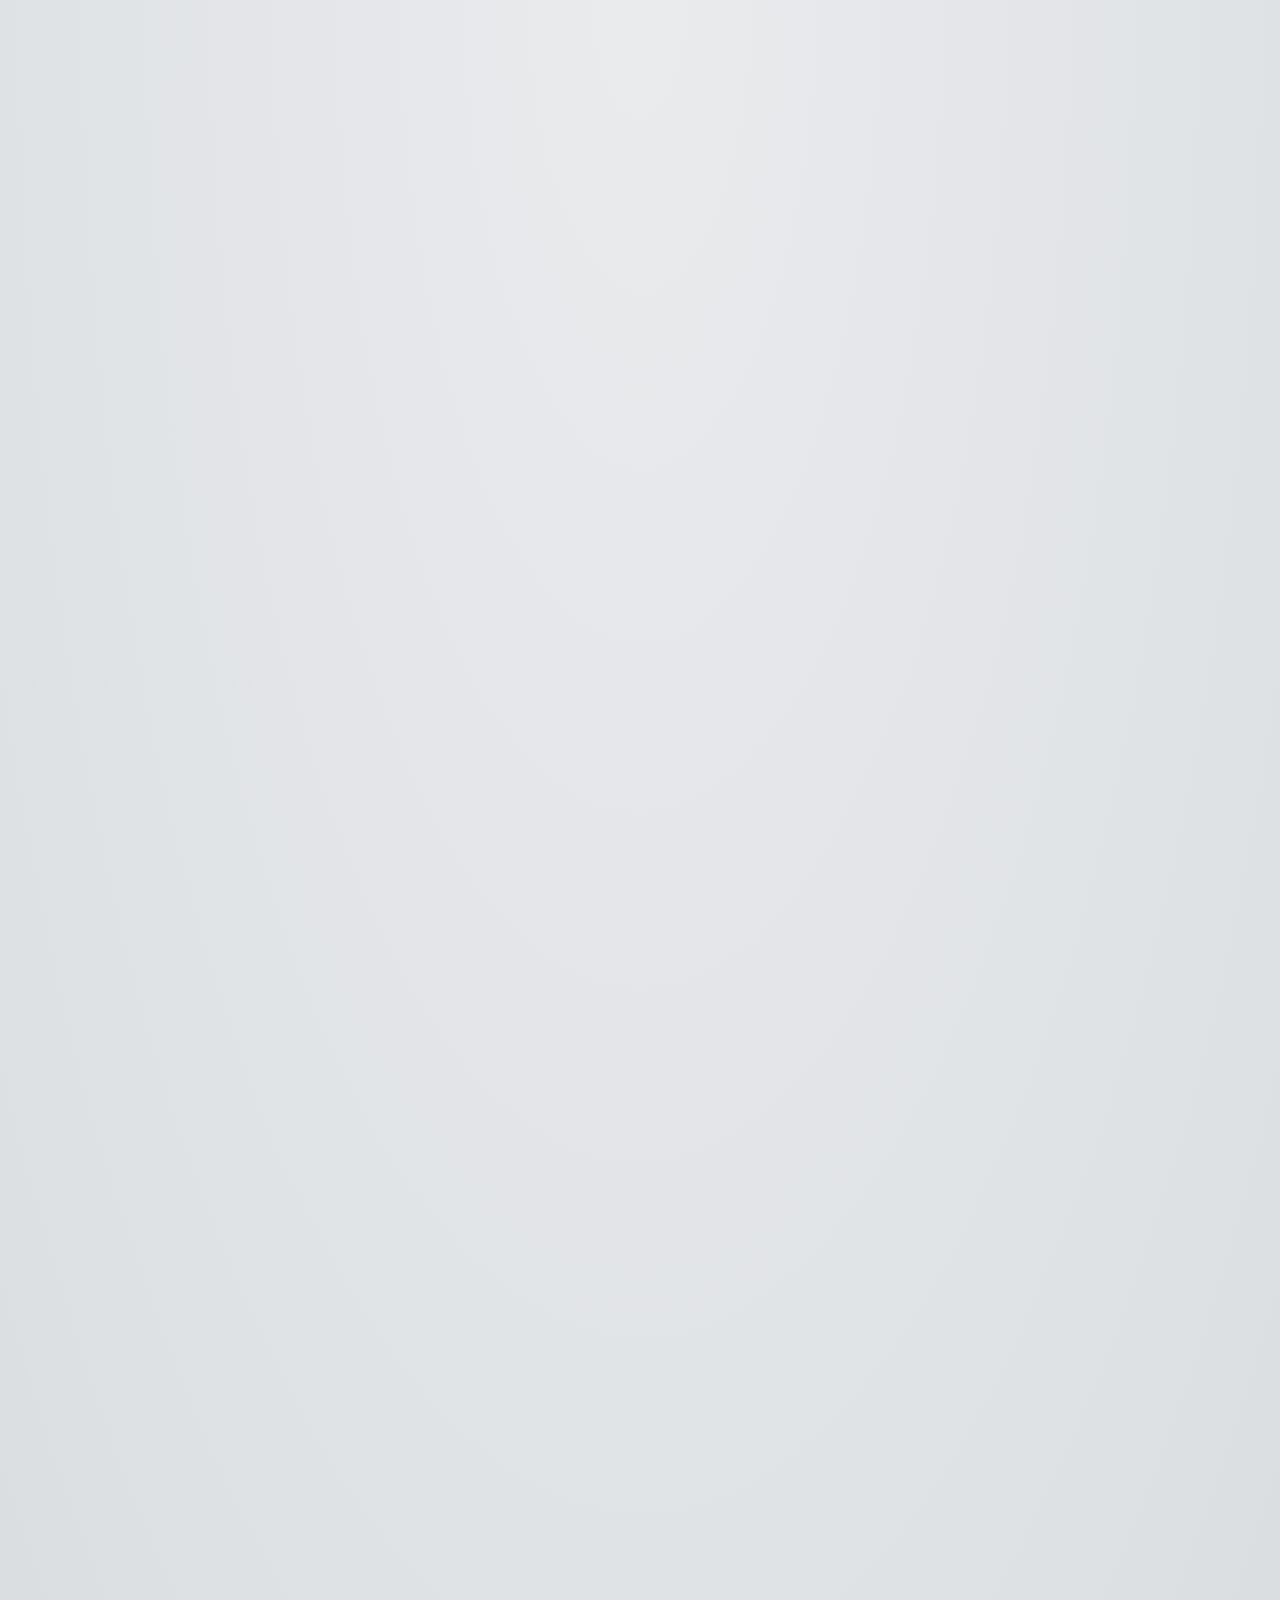
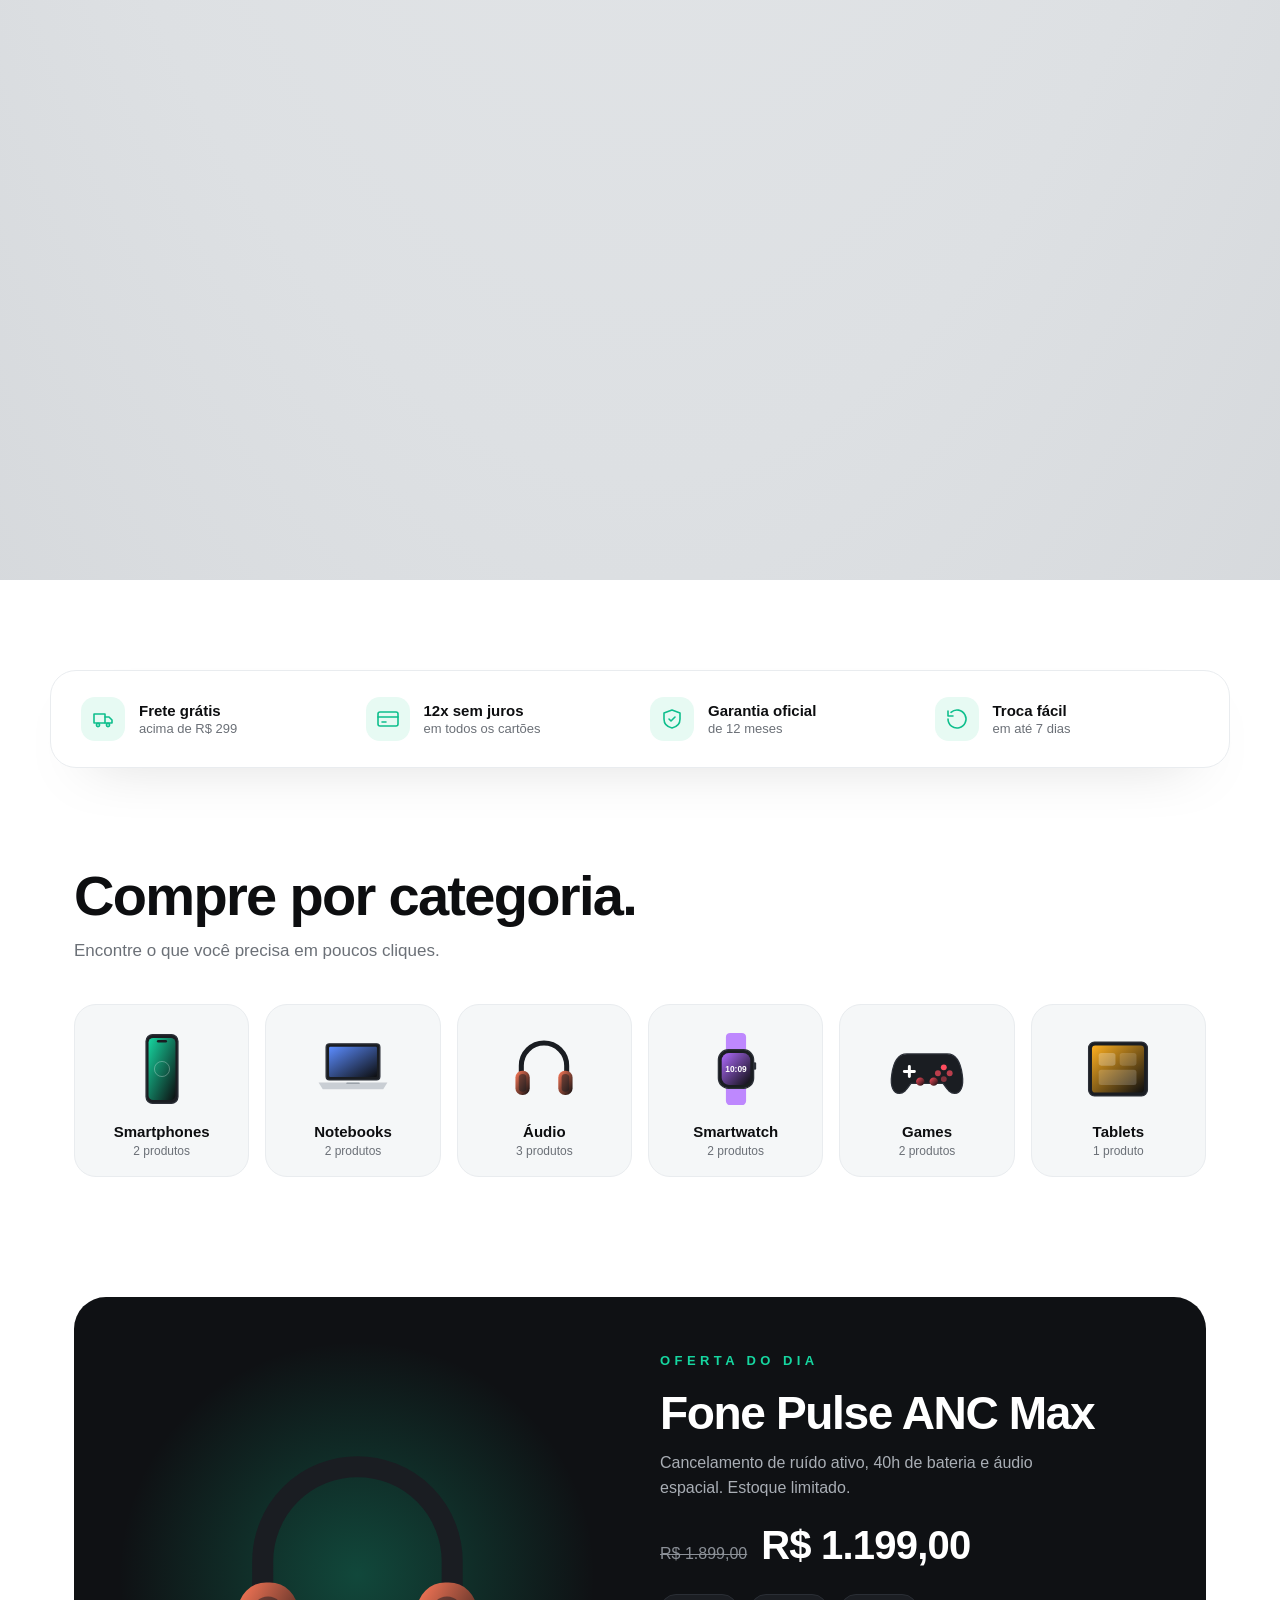
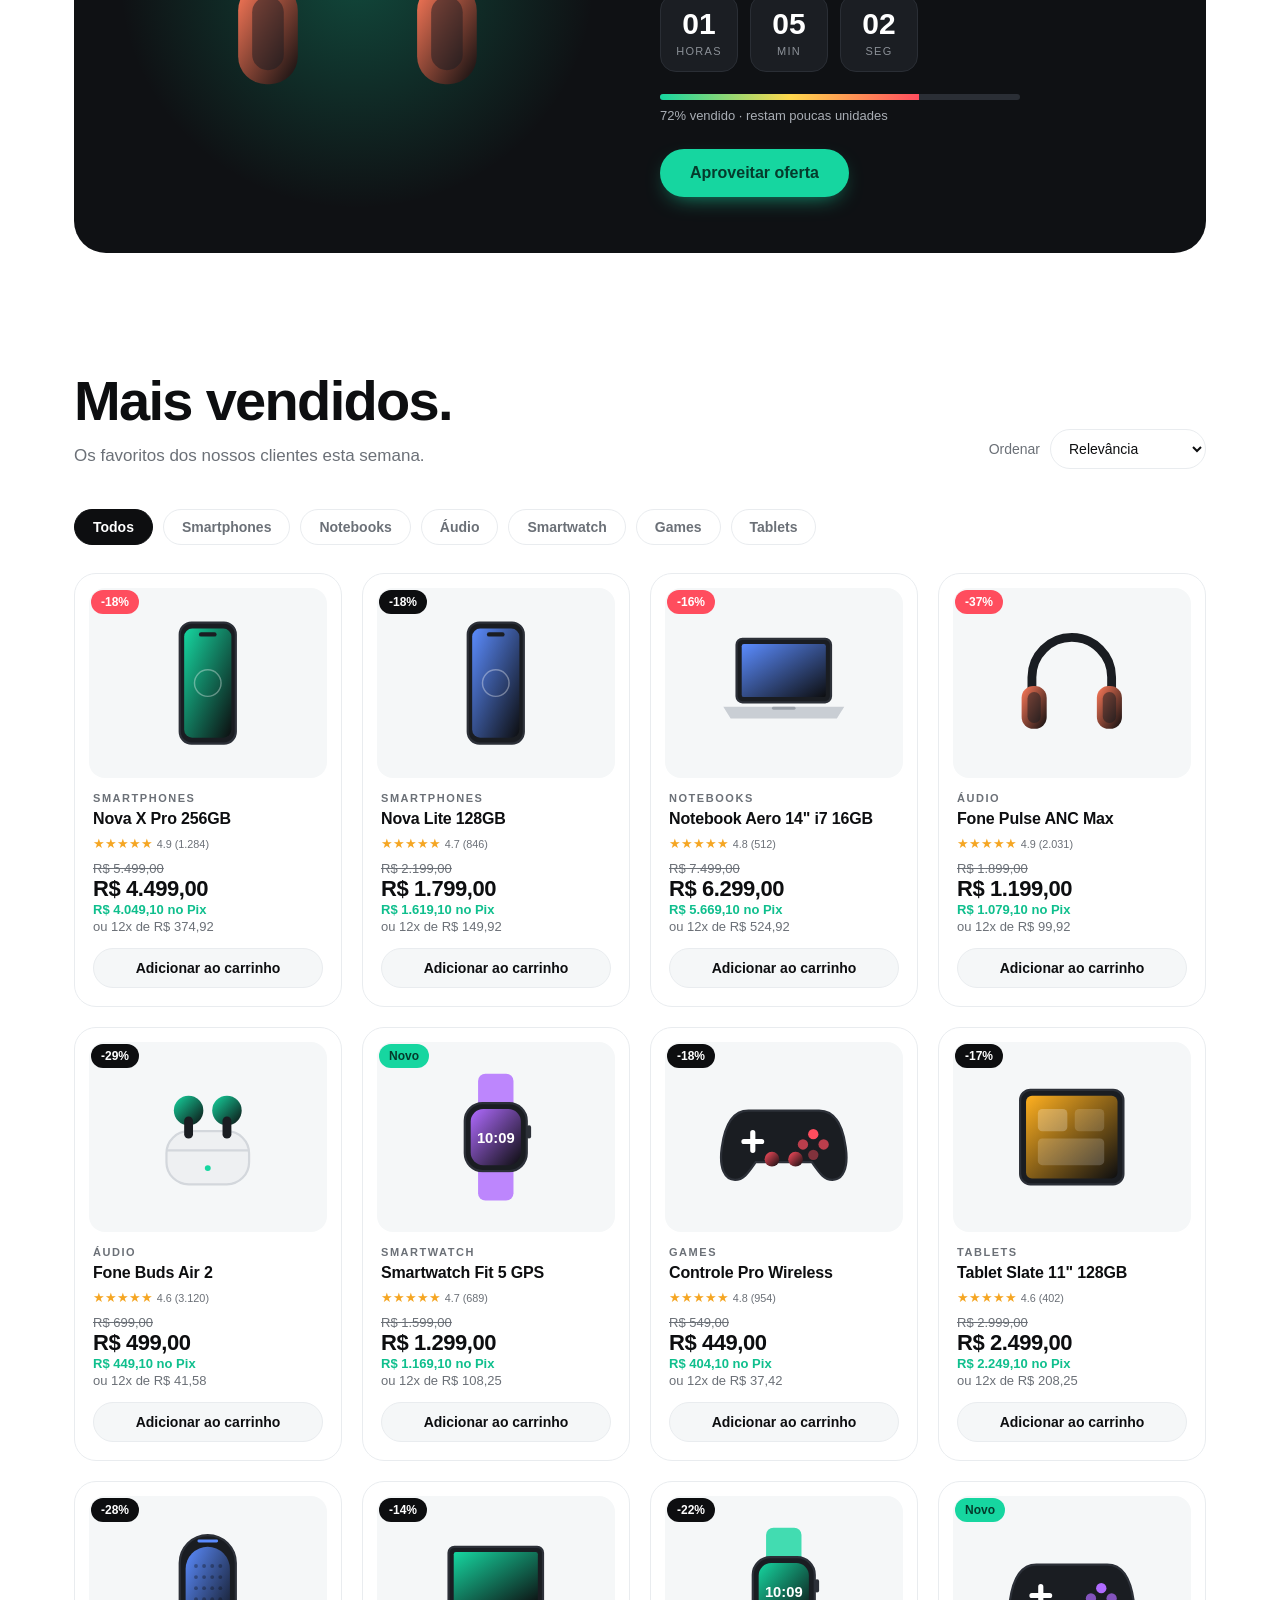
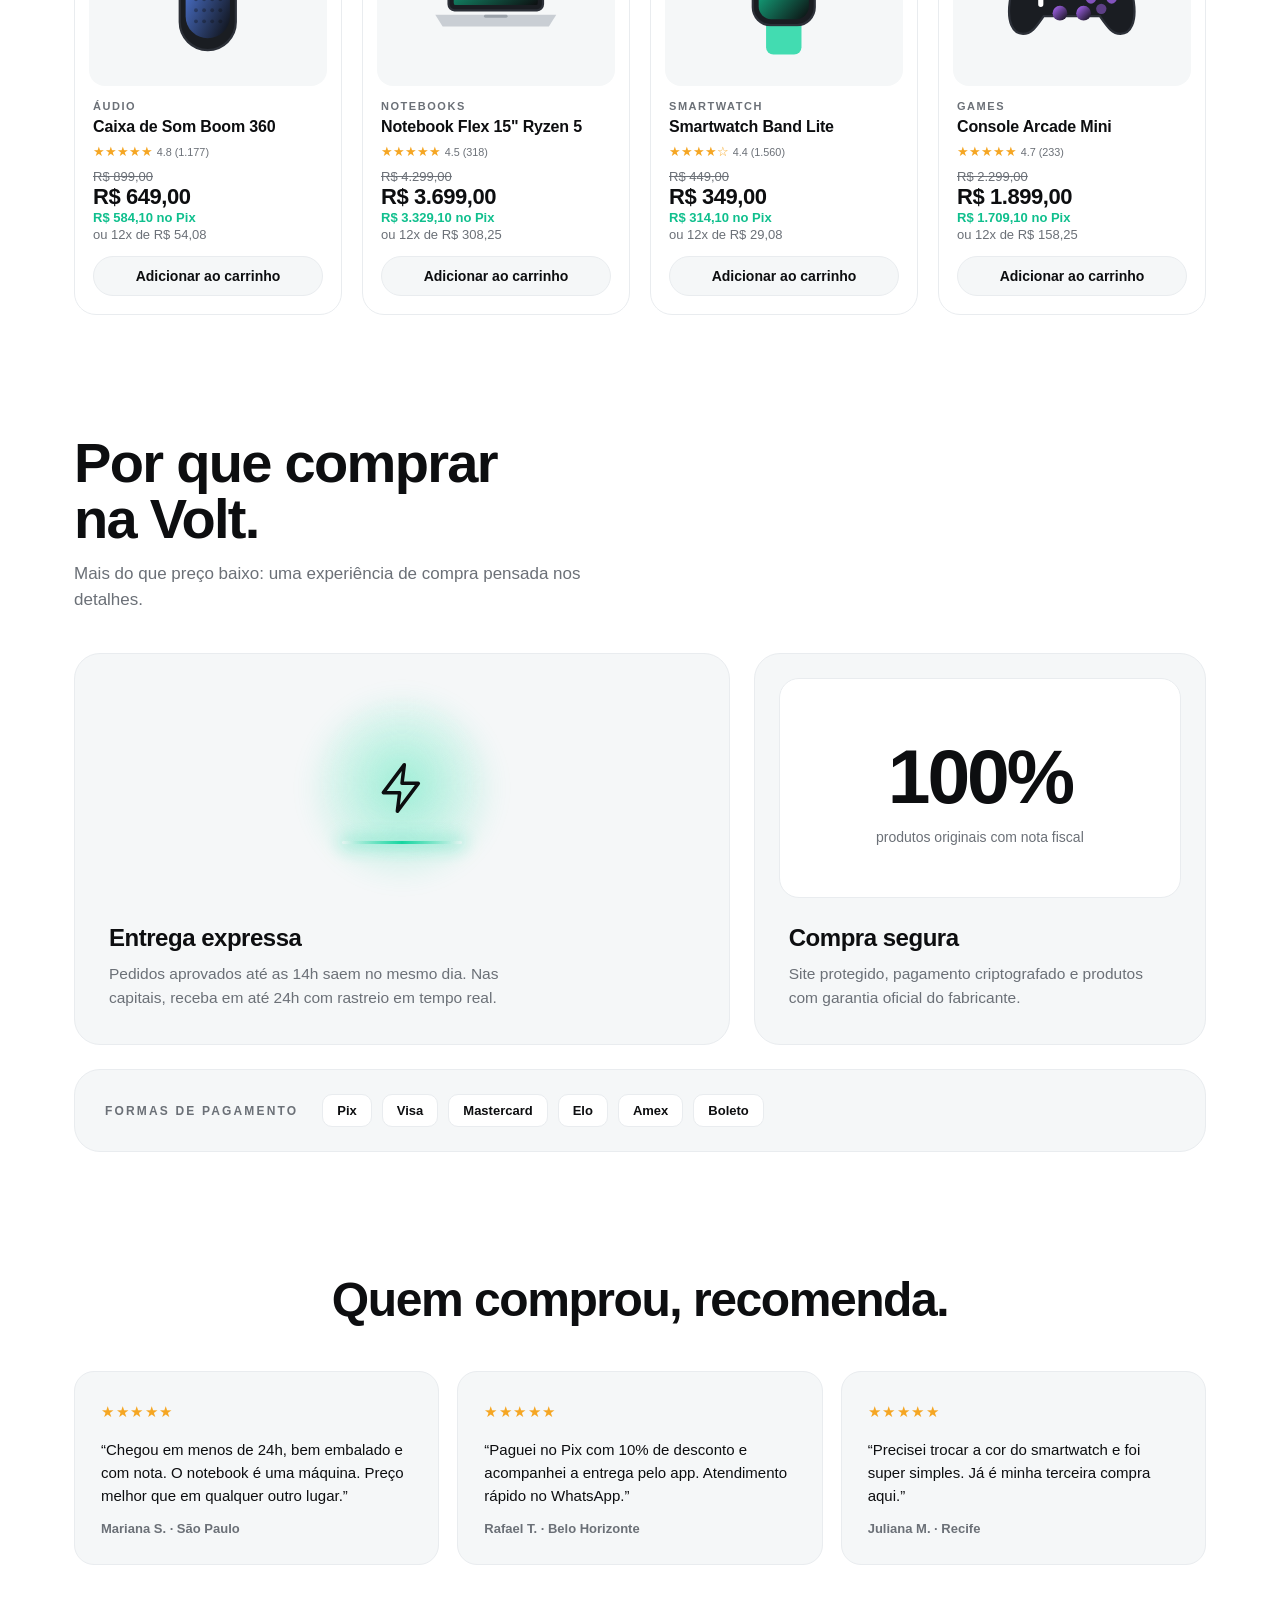
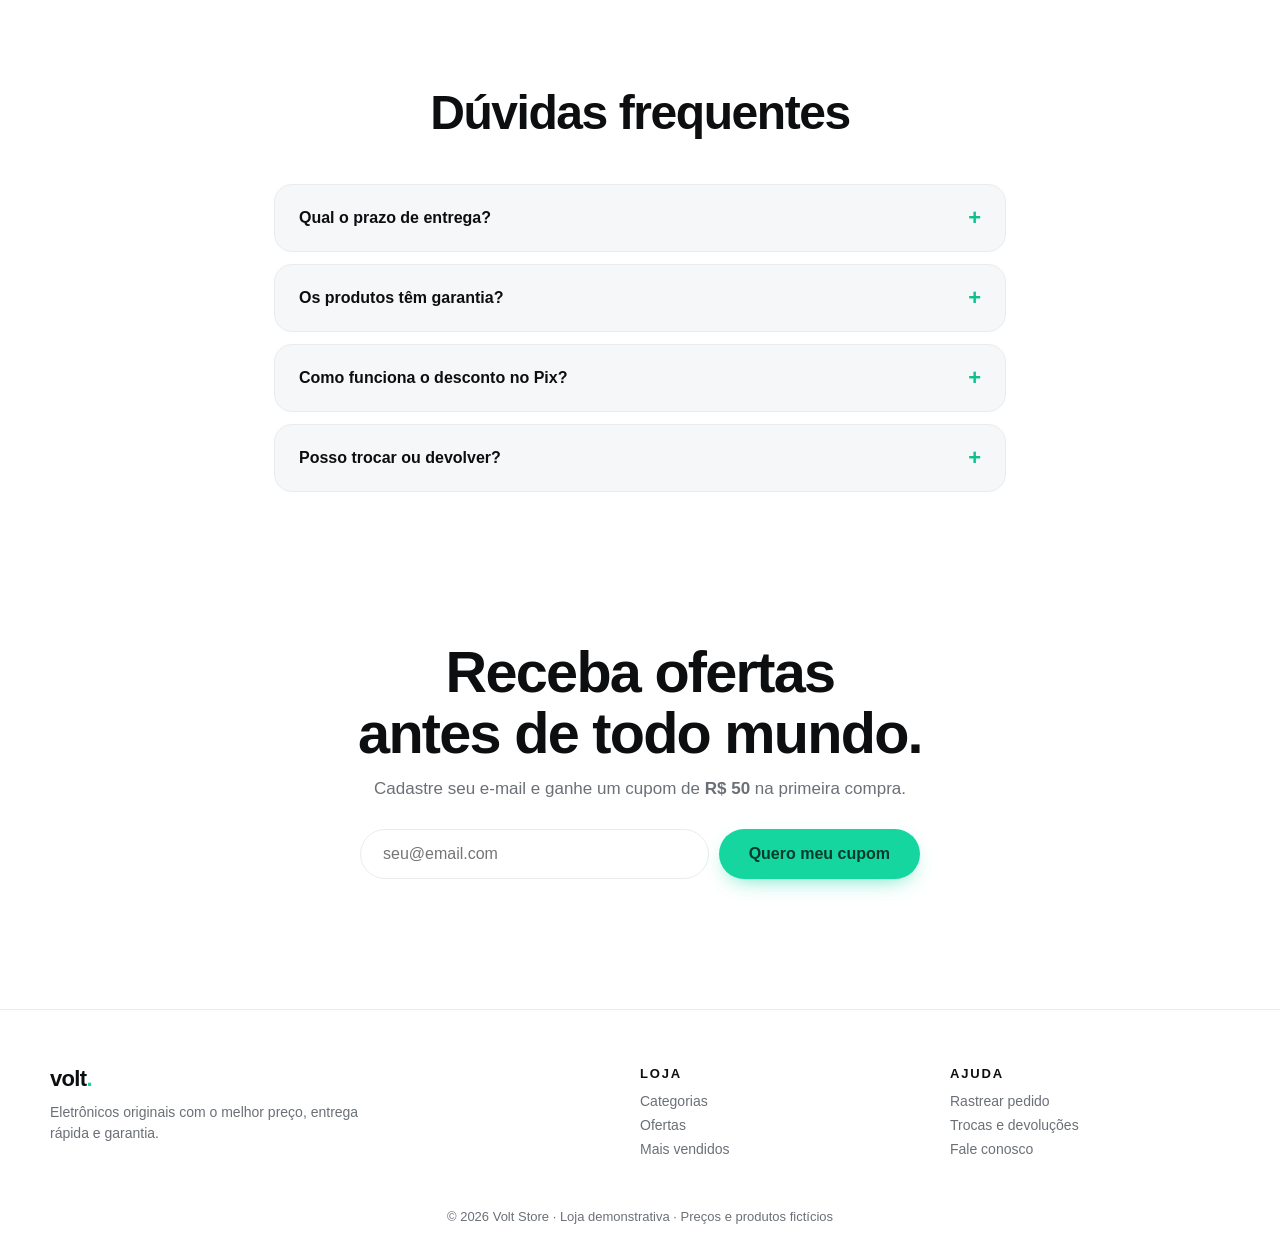
==== commit 78cb5bea: "Restaura o hero original com scroll-scrub na Volt Store Mantém o hero do MX Keys S. exatamente como " ====
--- a/eletronicos/index.html
+++ b/eletronicos/index.html
@@ -4,16 +4,12 @@
   <meta charset="UTF-8" />
   <meta name="viewport" content="width=device-width, initial-scale=1.0" />
   <title>Volt Store — Eletrônicos</title>
+  <link rel="preload" href="assets/frames/f_001.jpg" as="image" />
   <meta name="description" content="Smartphones, notebooks, áudio, games e acessórios com frete grátis, 12x sem juros e 10% off no Pix." />
   <link rel="stylesheet" href="style.css" />
 </head>
 <body>
 
-  <!-- TOPBAR -->
-  <div class="topbar">
-    <p><strong>Frete grátis</strong> acima de R$&nbsp;299 · <strong>10% off</strong> no Pix · até <strong>12x sem juros</strong></p>
-  </div>
-
   <!-- NAV -->
   <header class="nav">
     <div class="nav__bar">
@@ -27,7 +23,7 @@
       <nav class="nav__links">
         <a href="#categorias">Categorias</a>
         <a href="#ofertas">Ofertas</a>
-        <a href="#produtos">Produtos</a>
+        <a href="#buy">Produtos</a>
       </nav>
 
       <button class="cart-btn" id="cart-open" aria-label="Abrir carrinho">
@@ -37,42 +33,31 @@
     </div>
   </header>
 
-  <!-- HERO -->
-  <section class="hero">
-    <div class="hero__grid">
-      <div class="hero__text">
-        <p class="eyebrow">Lançamento · Semana Tech</p>
-        <h1>Tecnologia que<br/>acompanha<br/>o seu ritmo.</h1>
-        <p class="lede">
-          Os eletrônicos mais desejados com preço justo, entrega rápida
-          para todo o Brasil e garantia oficial. Tudo em um só lugar.
-        </p>
-        <div class="hero__actions">
-          <a href="#produtos" class="btn btn--green btn--lg">Ver produtos</a>
-          <a href="#ofertas" class="btn btn--ghost btn--lg">Oferta do dia</a>
-        </div>
-        <ul class="hero__proof">
-          <li><strong>+120 mil</strong><span>clientes</span></li>
-          <li><strong>4,9★</strong><span>avaliação média</span></li>
-          <li><strong>24h</strong><span>envio expresso</span></li>
-        </ul>
-      </div>
-
-      <div class="hero__showcase">
-        <span class="hero__orb"></span>
-        <article class="hero-card" id="hero-card">
-          <span class="badge badge--hot">-18%</span>
-          <div class="hero-card__img" id="hero-card-img"></div>
-          <div class="hero-card__body">
-            <p class="hero-card__cat">Smartphone</p>
-            <h3 id="hero-card-name">Nova X Pro 256GB</h3>
-            <p class="price-old">R$&nbsp;5.499,00</p>
-            <p class="price">R$&nbsp;4.499,00</p>
-            <p class="price-sub">ou 12x de R$&nbsp;374,92 sem juros</p>
-            <button class="btn btn--green btn--block" data-add="p1">Adicionar ao carrinho</button>
+  <!-- HERO: pinned, text left, scroll-scrub teardown right -->
+  <section id="scroll-hero" class="scroll-hero">
+    <div class="scroll-hero__sticky">
+      <div class="hero-stage">
+        <canvas id="hero-canvas" class="hero-canvas"></canvas>
+      </div>
+
+      <div class="hero-grid">
+        <div class="hero-text">
+          <p class="eyebrow">Master Series</p>
+          <h1>MX&nbsp;Keys&nbsp;S.</h1>
+          <p class="lede">
+            Luz de fundo inteligente. Teclas esféricas perfeitas.
+            Padrão de conectividade otimizado. Construído para dominar
+            o seu fluxo de trabalho.
+          </p>
+          <div class="hero-actions">
+            <a href="#buy" class="btn btn--green btn--lg">Comprar Agora</a>
+            <a href="#features" class="btn btn--ghost btn--lg">Ver Recursos</a>
           </div>
-        </article>
-      </div>
+        </div>
+      </div>
+
+      <div id="hero-loader" class="hero-loader"><span id="hero-loader-bar"></span></div>
+      <div class="scroll-progress"><span id="scroll-progress-bar"></span></div>
     </div>
   </section>
 
@@ -132,7 +117,7 @@
   </section>
 
   <!-- PRODUCTS -->
-  <section id="produtos" class="section reveal">
+  <section id="buy" class="section reveal">
     <header class="section__head section__head--row">
       <div>
         <h2>Mais vendidos.</h2>
@@ -156,7 +141,7 @@
   </section>
 
   <!-- WHY US (bento) -->
-  <section class="section reveal">
+  <section id="features" class="section reveal">
     <header class="section__head">
       <h2>Por que comprar<br/>na Volt.</h2>
       <p>Mais do que preço baixo: uma experiência de compra pensada nos detalhes.</p>
@@ -254,7 +239,7 @@
         <h4>Loja</h4>
         <a href="#categorias">Categorias</a>
         <a href="#ofertas">Ofertas</a>
-        <a href="#produtos">Mais vendidos</a>
+        <a href="#buy">Mais vendidos</a>
       </div>
       <div>
         <h4>Ajuda</h4>
--- a/eletronicos/style.css
+++ b/eletronicos/style.css
@@ -44,17 +44,10 @@
 .btn--lg{ padding:15px 30px; font-size:16px; }
 .btn--block{ width:100%; }
 
-/* ============ TOPBAR ============ */
-.topbar{
-  background:var(--dark); color:#cfd3d8;
-  font-size:13px; text-align:center; padding:9px 16px;
-}
-.topbar strong{ color:var(--green); font-weight:600; }
-
 /* ============ NAV ============ */
 .nav{
-  position:sticky; top:12px; z-index:50;
-  display:flex; justify-content:center; padding:0 20px; margin-top:12px;
+  position:fixed; top:18px; left:0; right:0; z-index:50;
+  display:flex; justify-content:center; padding:0 20px;
 }
 .nav__bar{
   width:100%; max-width:var(--maxw);
@@ -98,54 +91,81 @@
 .cart-btn.bump{ animation:bump .4s ease; }
 @keyframes bump{ 40%{ transform:scale(1.2); } }
 
-/* ============ HERO ============ */
-.hero{
-  margin-top:-70px; padding:150px 24px 90px;
-  background:radial-gradient(130% 120% at 70% 40%, #eef0f2 0%, #e2e5e8 50%, #ccd0d4 100%);
-}
-.hero__grid{
-  max-width:var(--maxw); margin:0 auto;
-  display:grid; grid-template-columns:1.1fr 1fr; gap:48px; align-items:center;
-}
+/* ============ HERO (pinned scroll-scrub) ============ */
+.scroll-hero{
+  position:relative;
+  height:420vh;                 /* scroll distance that drives the animation */
+  /* matches the render's soft studio vignette so the canvas blends seamlessly */
+  background:radial-gradient(130% 120% at 50% 42%, #e9ebed 0%, #dde0e3 46%, #c6c9cd 100%);
+}
+.scroll-hero__sticky{
+  position:sticky; top:0;
+  height:100vh; width:100%;
+  overflow:hidden;
+  background:transparent;
+}
+.hero-grid{
+  position:relative; z-index:2;
+  height:100%;
+  max-width:1320px; margin:0 auto;
+  padding:0 48px;
+  display:flex; align-items:center;
+  pointer-events:none;            /* clicks pass through to nothing; buttons re-enable below */
+}
+.hero-text{ max-width:440px; }
+.hero-text .btn{ pointer-events:auto; }
 .eyebrow{
-  text-transform:uppercase; letter-spacing:.3em;
+  text-transform:uppercase; letter-spacing:.34em;
   font-size:13px; color:var(--ink-soft); font-weight:600; margin-bottom:22px;
 }
+.hero-text h1{
+  font-size:clamp(56px,7vw,104px);
+  line-height:.94; font-weight:800; letter-spacing:-.04em;
+}
+.lede{
+  margin-top:26px; font-size:18px; line-height:1.55;
+  color:var(--ink-soft); max-width:430px;
+}
+.hero-actions{ margin-top:36px; display:flex; gap:14px; flex-wrap:wrap; }
+
+.hero-stage{
+  position:absolute; z-index:1;
+  right:0; top:50%; transform:translateY(-50%);
+  height:86vh;
+  width:calc(86vh * 1.7927);   /* match the render's 16:9 ratio → no letterbox */
+  max-width:74vw;
+}
+.hero-canvas{
+  position:absolute; inset:0;
+  width:100%; height:100%; display:block;
+  /* feather the render's empty grey margins into the matching grey hero,
+     so neither a box edge nor a letterbox seam is visible */
+  -webkit-mask-image:
+    linear-gradient(to right,  transparent 0%, #000 9%, #000 91%, transparent 100%),
+    linear-gradient(to bottom, transparent 0%, #000 7%, #000 96%, transparent 100%);
+  -webkit-mask-composite: source-in;
+          mask-image:
+    linear-gradient(to right,  transparent 0%, #000 9%, #000 91%, transparent 100%),
+    linear-gradient(to bottom, transparent 0%, #000 7%, #000 96%, transparent 100%);
+          mask-composite: intersect;
+}
+
+/* loader */
+.hero-loader{
+  position:absolute; left:50%; bottom:40px; transform:translateX(-50%);
+  width:160px; height:3px; border-radius:3px;
+  background:rgba(0,0,0,.08); overflow:hidden; transition:opacity .4s ease;
+}
+.hero-loader.is-done{ opacity:0; pointer-events:none; }
+#hero-loader-bar{ display:block; height:100%; width:0%; background:var(--green); transition:width .15s ease; }
+
+/* progress */
+.scroll-progress{
+  position:absolute; bottom:0; left:0; right:0; height:3px; background:var(--line);
+}
+#scroll-progress-bar{ display:block; height:100%; width:0%; background:var(--green); }
+
 .eyebrow--light{ color:var(--green); }
-.hero__text h1{
-  font-size:clamp(44px,6vw,86px);
-  line-height:.96; font-weight:800; letter-spacing:-.04em;
-}
-.lede{ margin-top:26px; font-size:18px; line-height:1.55; color:var(--ink-soft); max-width:460px; }
-.hero__actions{ margin-top:34px; display:flex; gap:14px; flex-wrap:wrap; }
-.hero__proof{ list-style:none; display:flex; gap:34px; margin-top:44px; flex-wrap:wrap; }
-.hero__proof li{ display:flex; flex-direction:column; gap:2px; }
-.hero__proof strong{ font-size:24px; letter-spacing:-.02em; }
-.hero__proof span{ font-size:13px; color:var(--ink-soft); }
-
-.hero__showcase{ position:relative; display:flex; justify-content:center; }
-.hero__orb{
-  position:absolute; width:420px; height:420px; border-radius:50%; top:50%; left:50%;
-  transform:translate(-50%,-50%);
-  background:radial-gradient(circle, rgba(22,214,160,.35), transparent 62%);
-  filter:blur(10px);
-}
-.hero-card{
-  position:relative; width:100%; max-width:360px;
-  background:#fff; border-radius:var(--radius); padding:22px;
-  box-shadow:0 40px 80px -40px rgba(0,0,0,.45);
-  animation:float 6s ease-in-out infinite;
-}
-@keyframes float{ 50%{ transform:translateY(-12px); } }
-.hero-card__img{
-  height:250px; border-radius:18px; background:var(--bg-soft);
-  display:grid; place-items:center;
-}
-.hero-card__img svg{ width:70%; height:85%; }
-.hero-card__body{ padding:18px 6px 4px; }
-.hero-card__cat{ font-size:12px; letter-spacing:.14em; text-transform:uppercase; color:var(--ink-soft); font-weight:600; }
-.hero-card h3{ font-size:22px; letter-spacing:-.02em; margin:6px 0 10px; }
-.hero-card .btn{ margin-top:16px; }
 
 /* ============ PRICES / BADGES ============ */
 .price-old{ font-size:13px; color:var(--ink-soft); text-decoration:line-through; }
@@ -165,7 +185,7 @@
 
 /* ============ PERKS ============ */
 .perks{
-  max-width:var(--maxw); margin:-40px auto 0; position:relative; z-index:2;
+  max-width:var(--maxw); margin:90px auto 0; position:relative; z-index:2;
   background:#fff; border:1px solid var(--line); border-radius:var(--radius);
   box-shadow:0 24px 60px -40px rgba(0,0,0,.35);
   padding:26px 30px;
@@ -429,7 +449,6 @@
 .reveal.is-in{ opacity:1; transform:none; }
 @media (prefers-reduced-motion:reduce){
   .reveal{ opacity:1; transform:none; transition:none; }
-  .hero-card{ animation:none; }
 }
 
 /* ============ RESPONSIVE ============ */
@@ -441,10 +460,12 @@
 @media (max-width:900px){
   .nav__links{ display:none; }
   .nav__bar{ gap:14px; padding-left:22px; }
-  .hero{ padding-top:130px; }
-  .hero__grid{ grid-template-columns:1fr; text-align:center; }
-  .lede{ margin-left:auto; margin-right:auto; }
-  .hero__actions, .hero__proof{ justify-content:center; }
+  .hero-grid{ grid-template-columns:1fr; padding:0 28px; align-content:center; gap:10px; }
+  .hero-text{ text-align:center; margin:0 auto; }
+  .hero-actions{ justify-content:center; }
+  .hero-stage{ height:46vh; }
+  .hero-canvas{ position:relative; }
+  .scroll-hero{ height:380vh; }
   .deal{ grid-template-columns:1fr; }
   .deal__img{ min-height:280px; }
   .deal__body{ padding:10px 28px 40px; }
